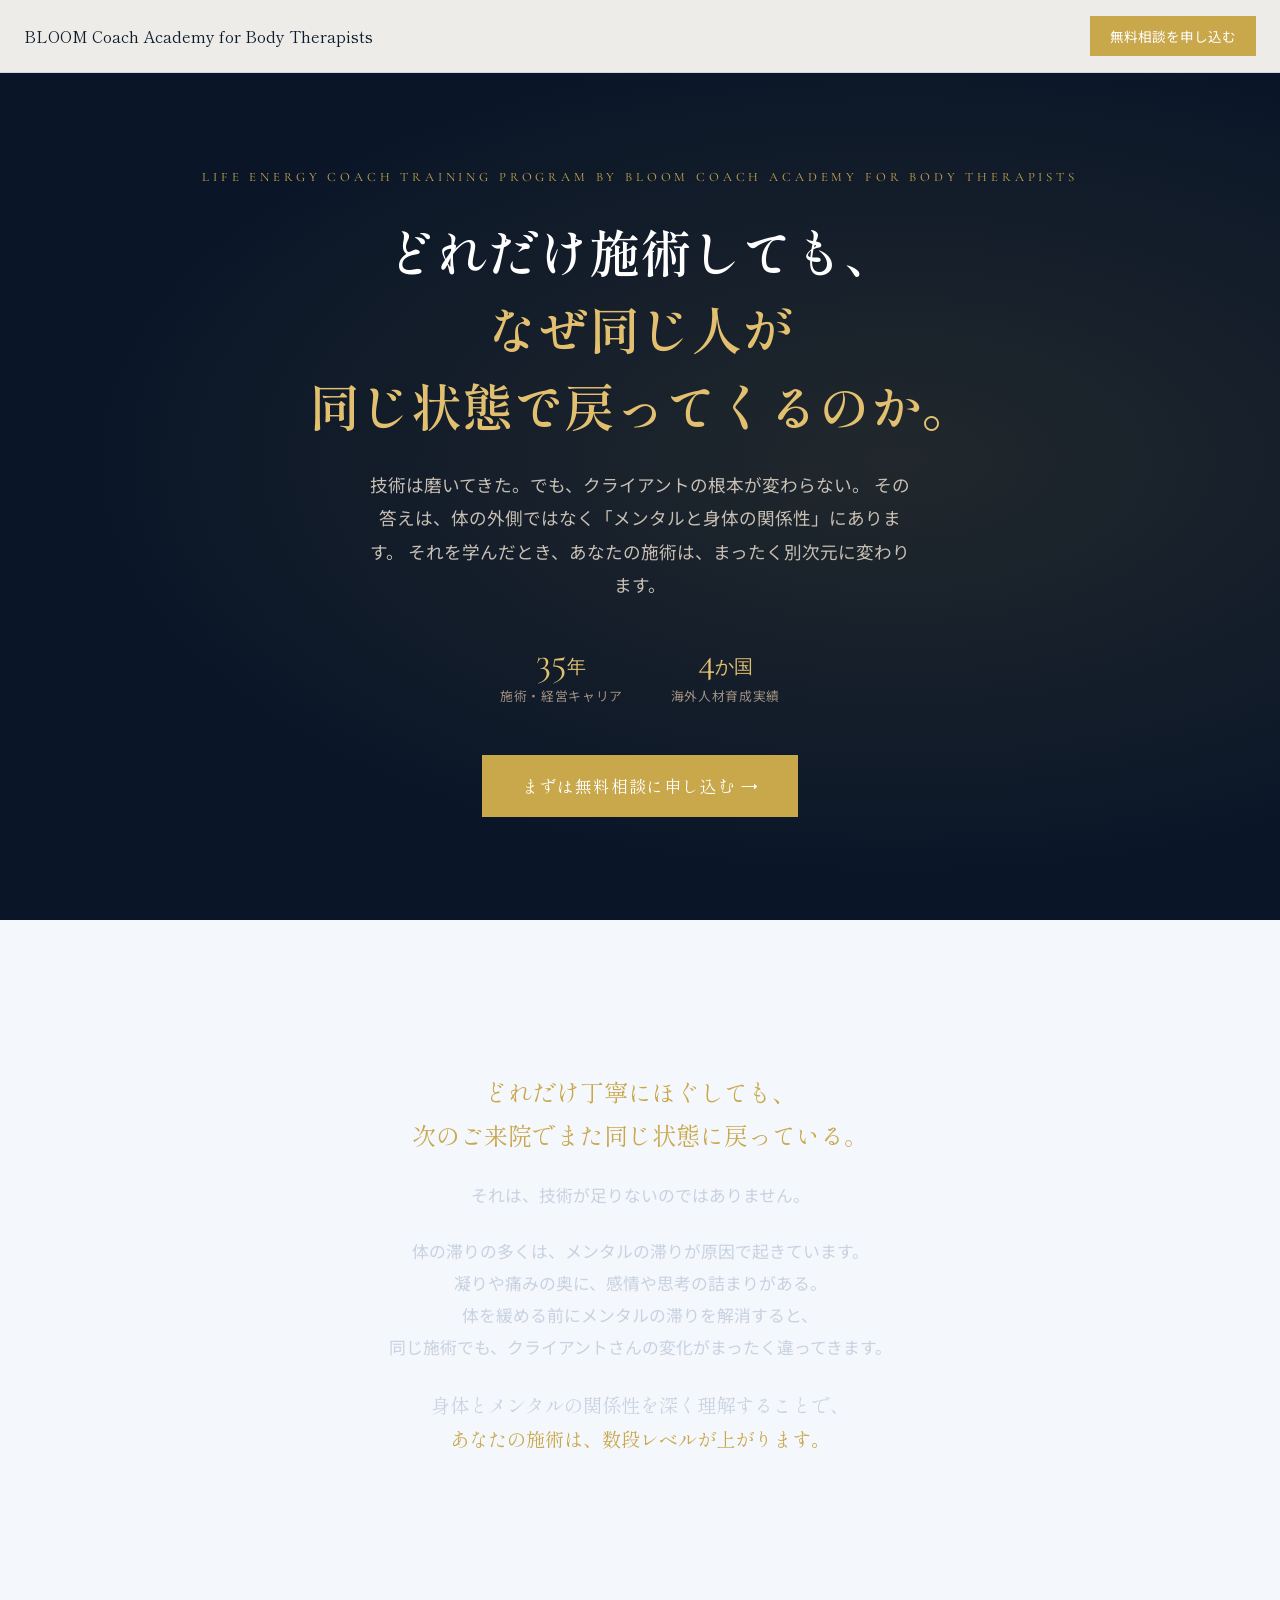
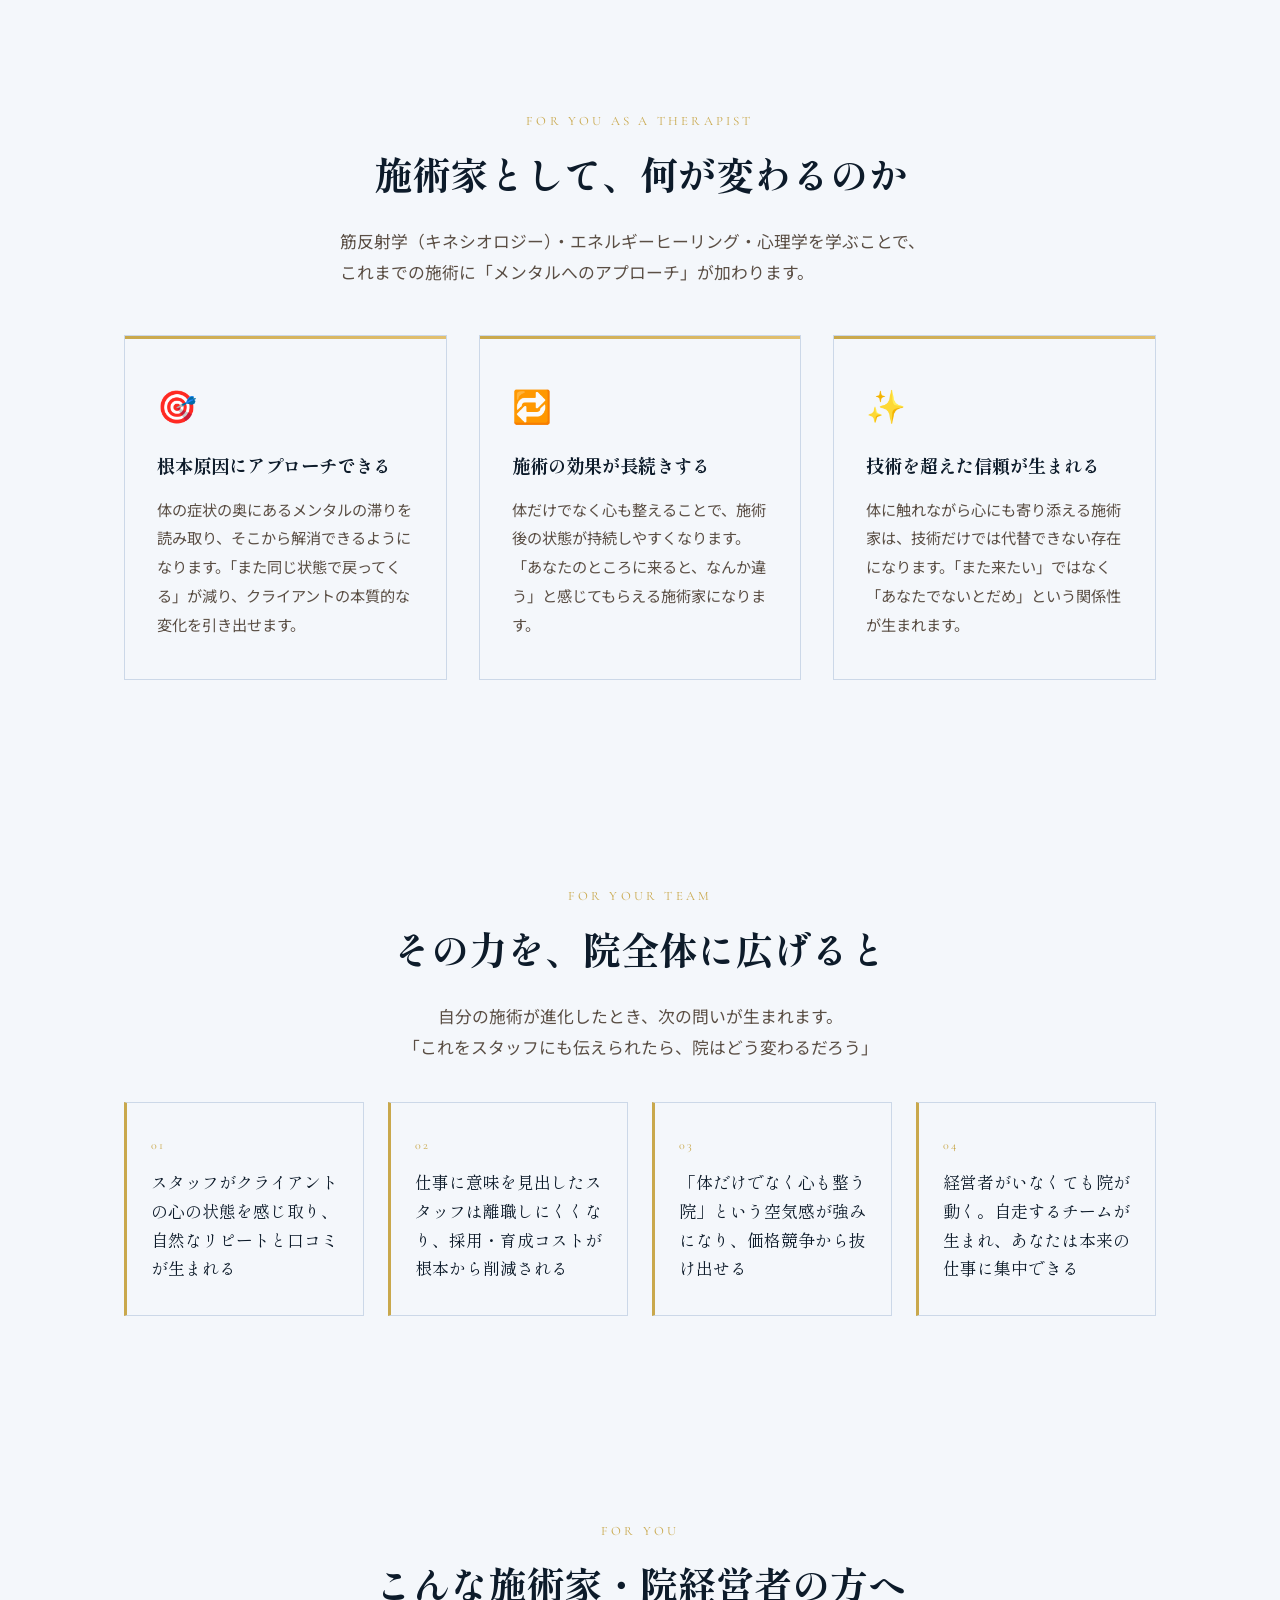
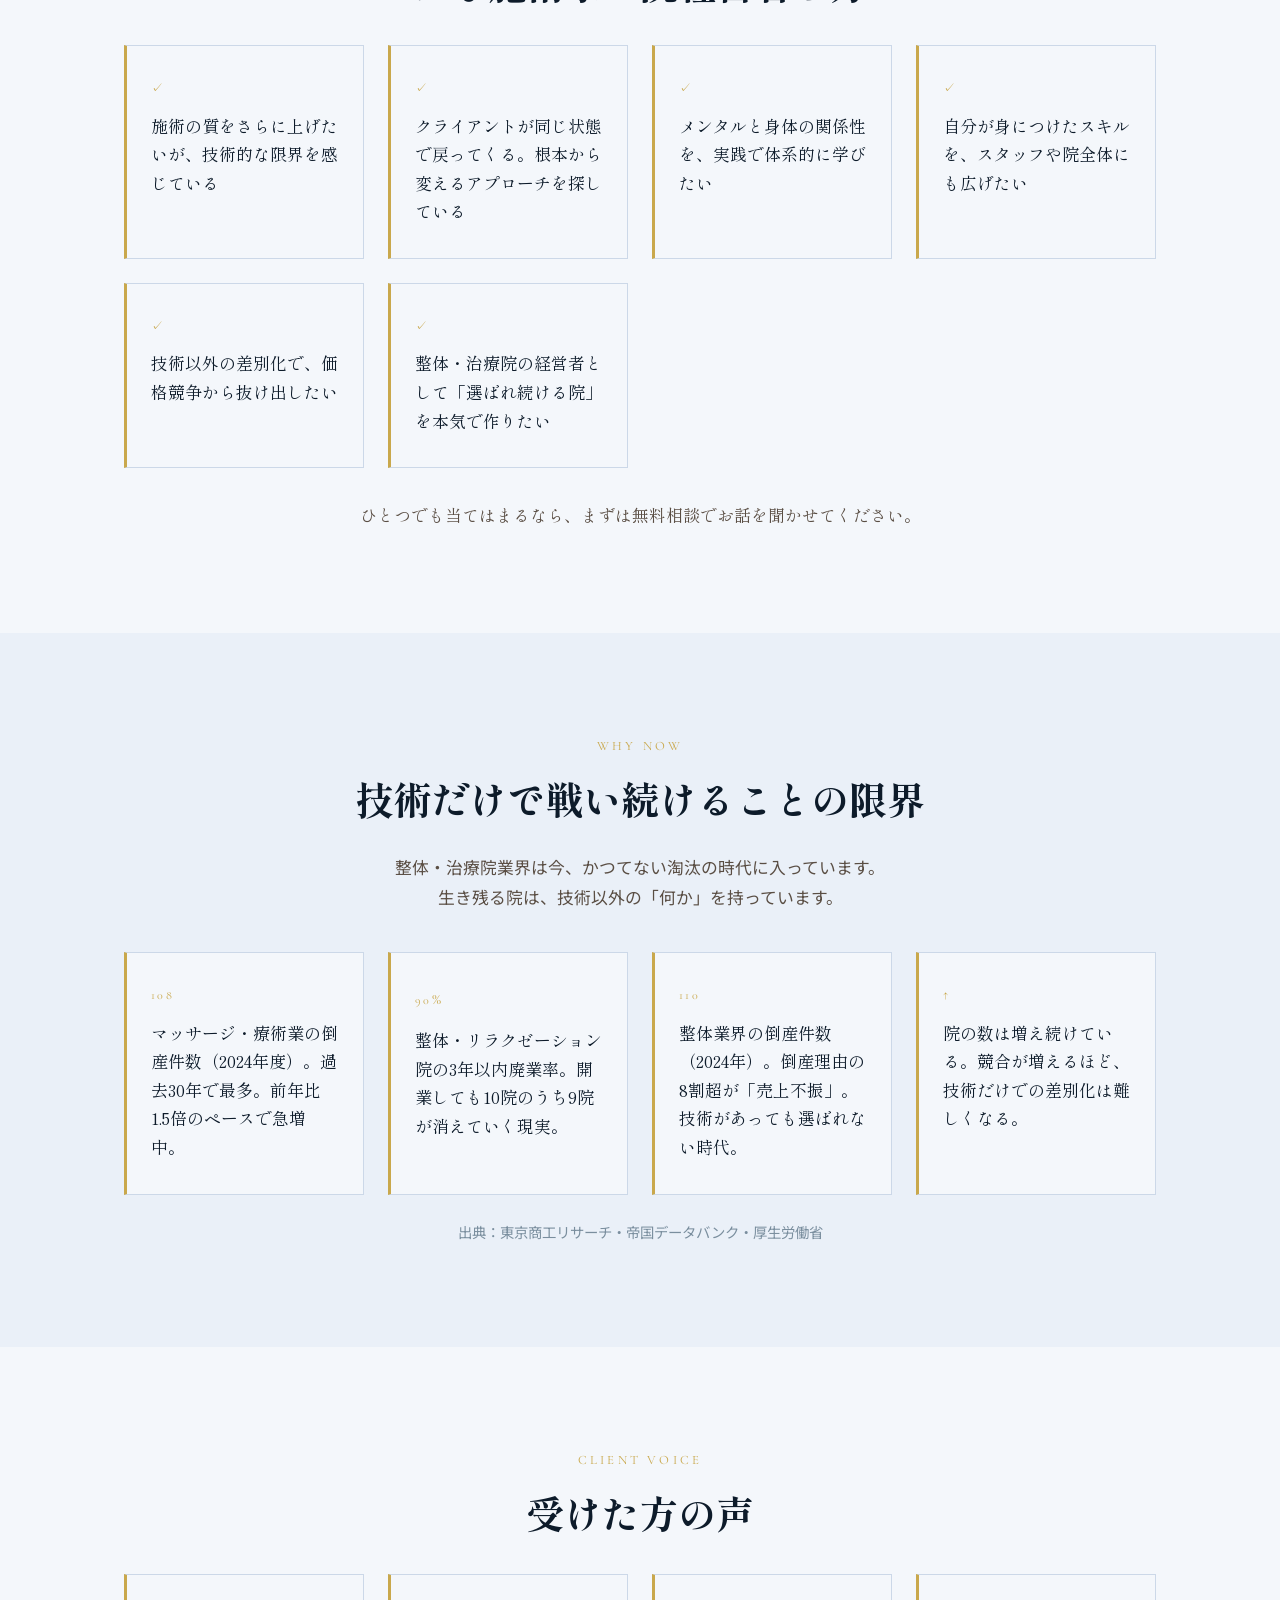
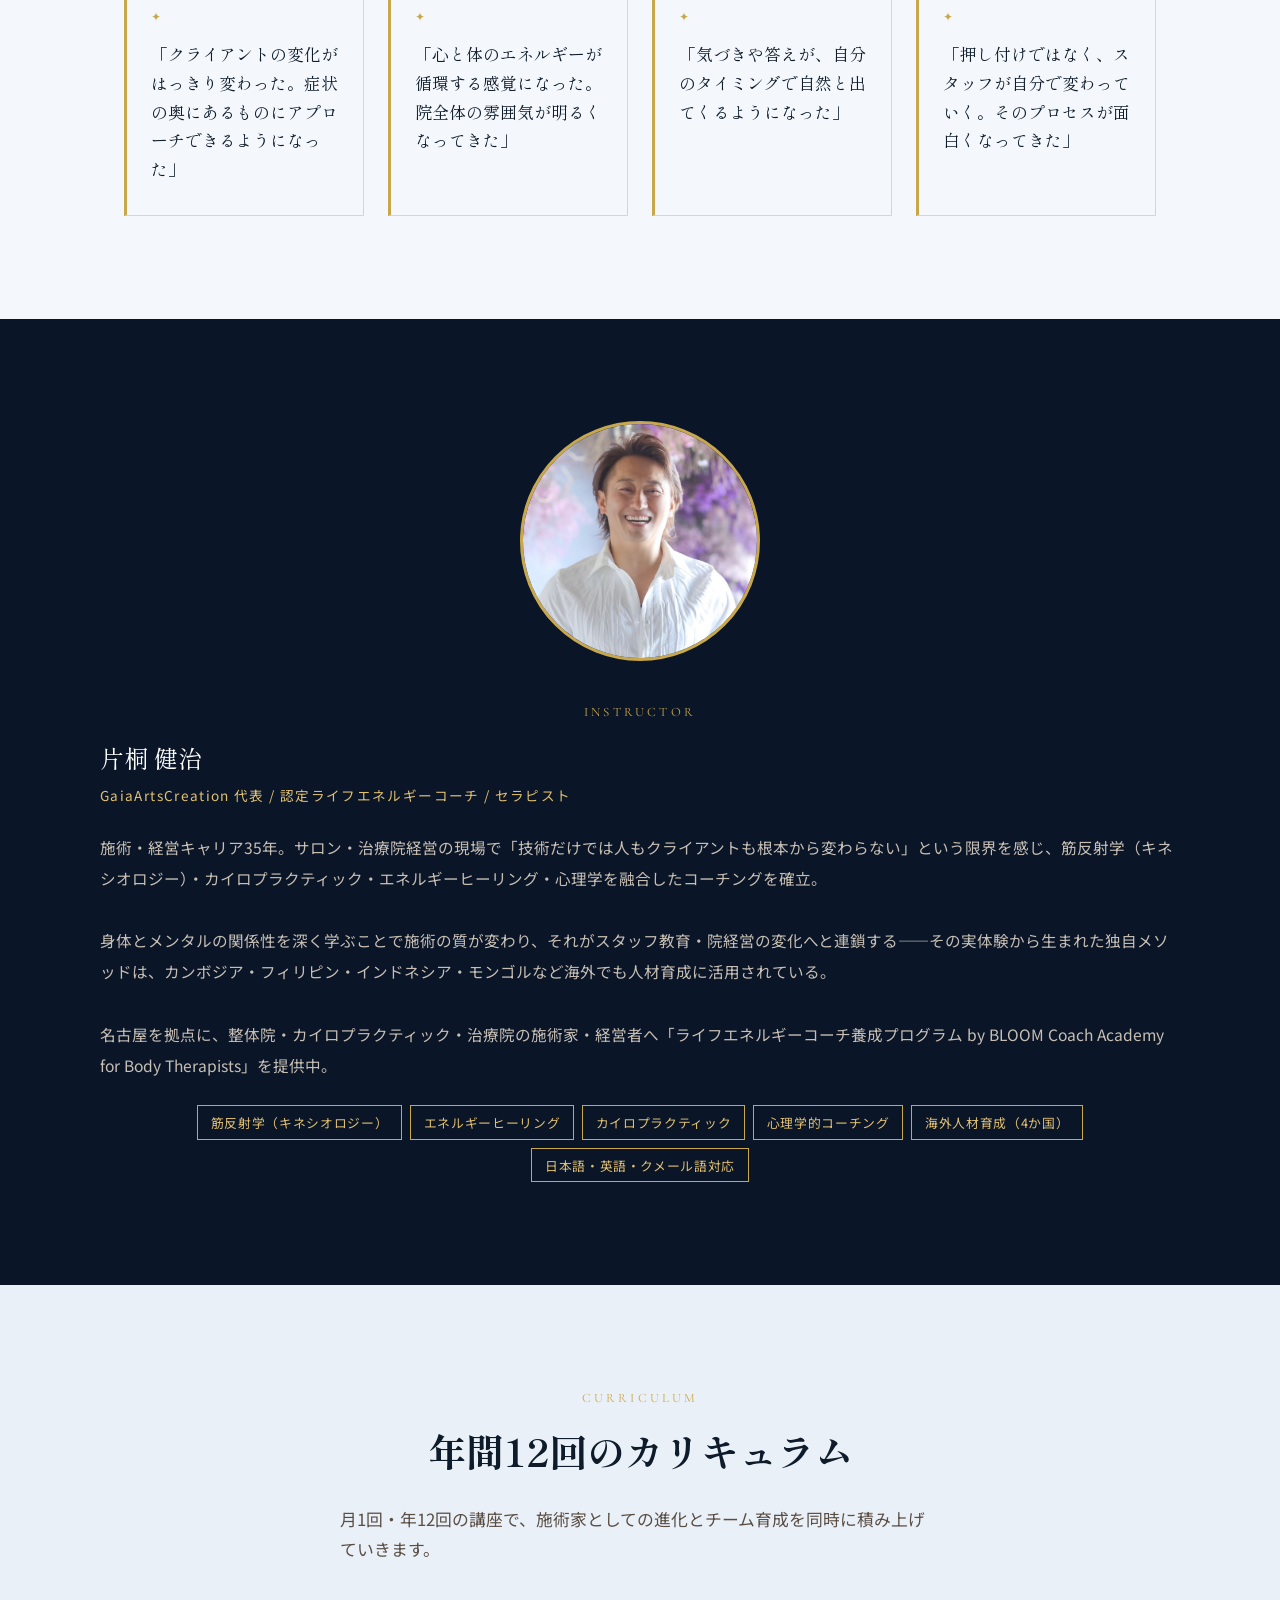
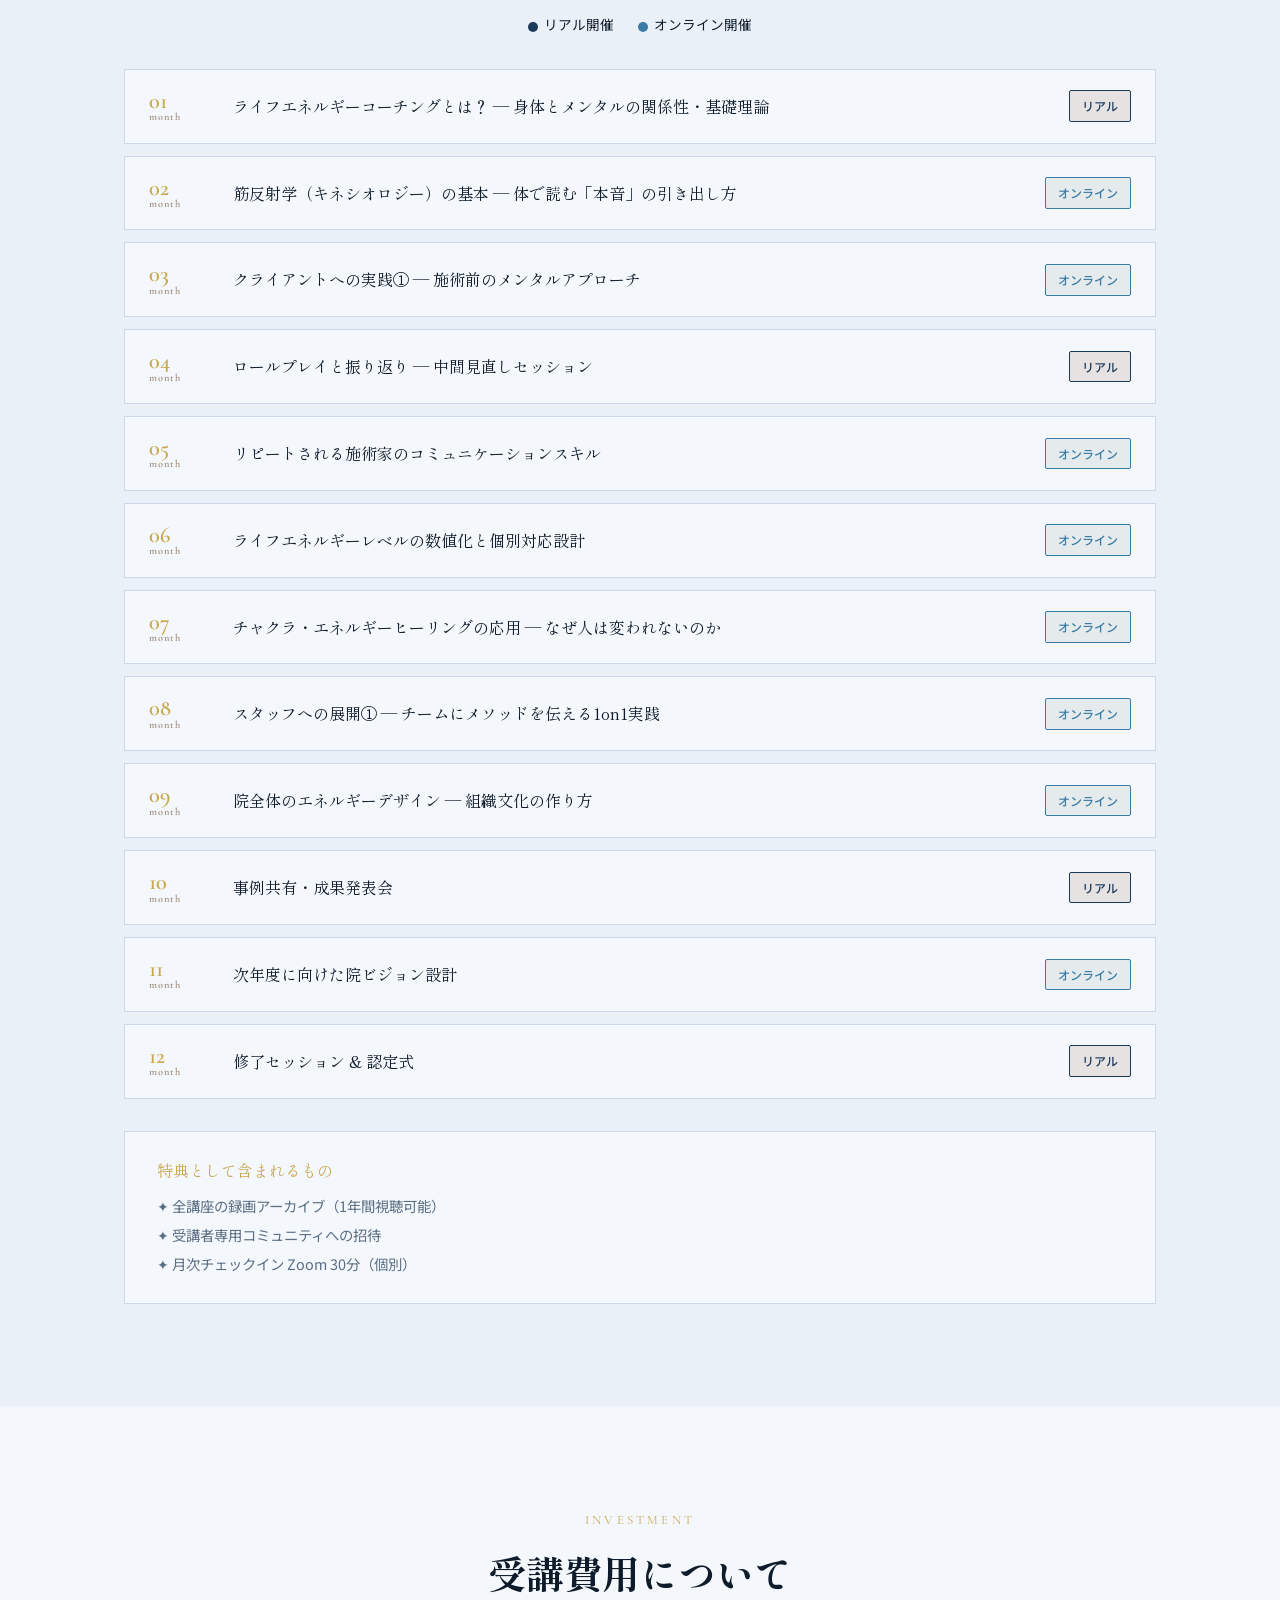
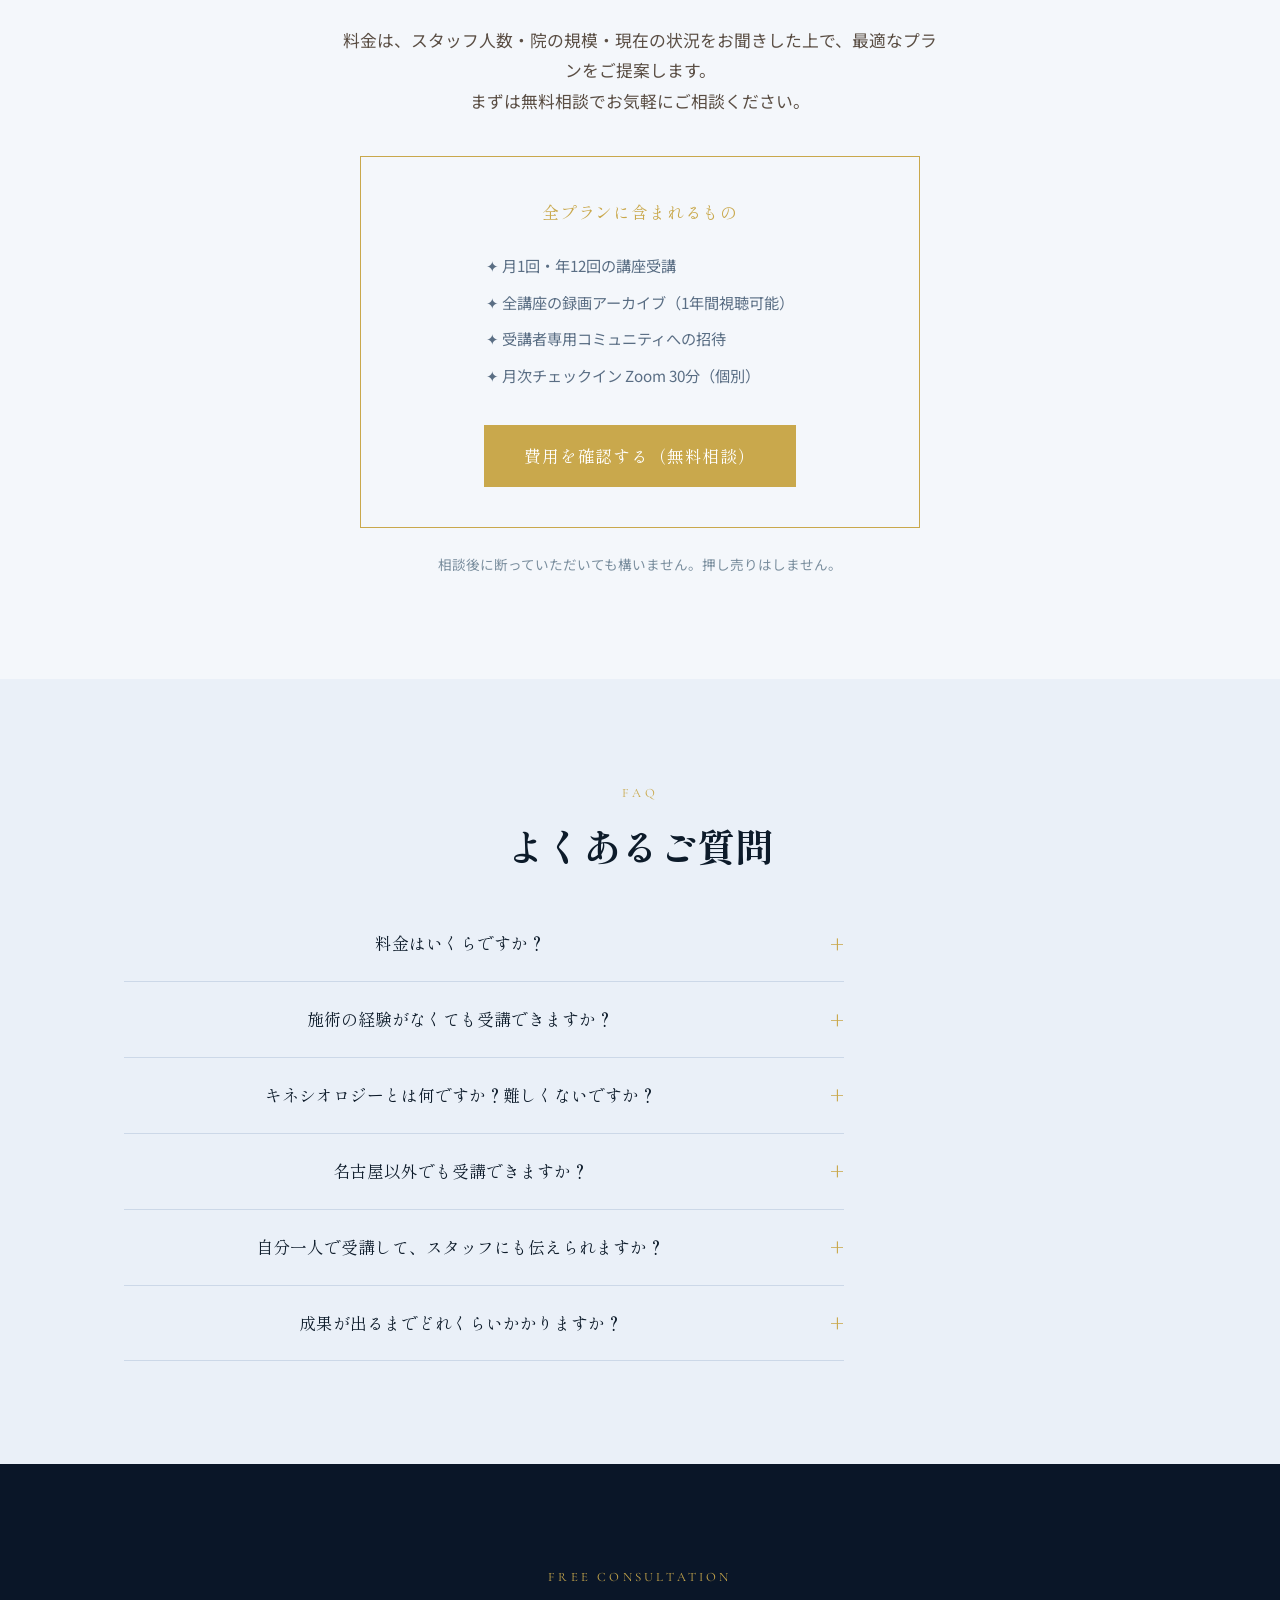
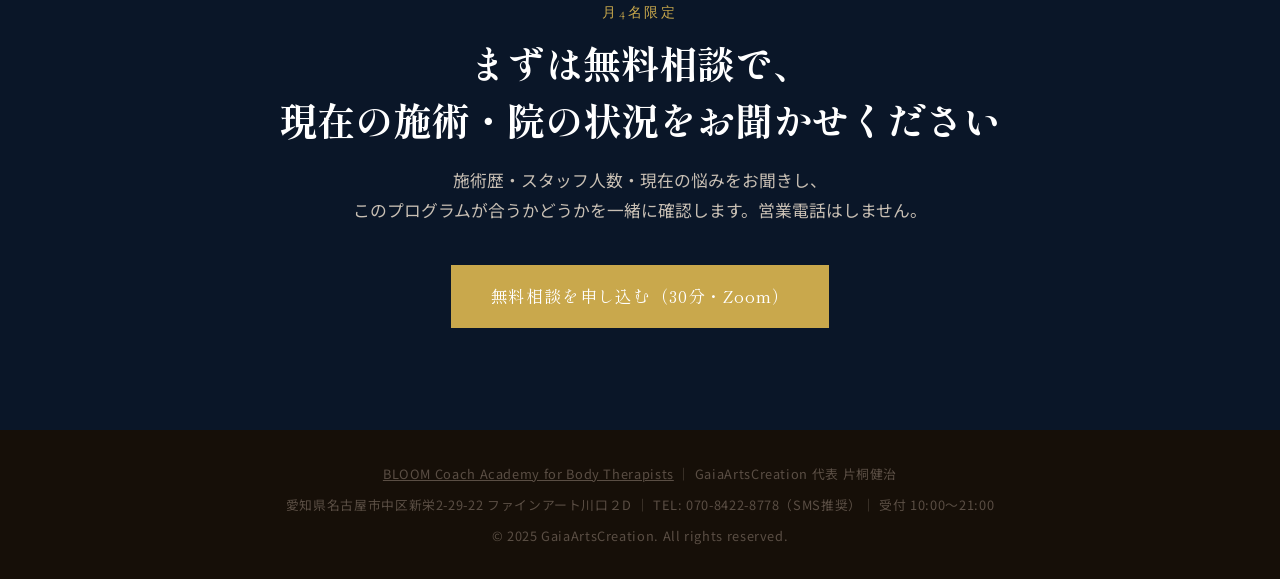
==== index.html @ 91a9776d "initial commit" ====
<!DOCTYPE html>
<html lang="ja">
<head>
  <meta charset="UTF-8" />
  <meta name="viewport" content="width=device-width, initial-scale=1.0" />
  <title>ライフエネルギーコーチ養成プログラム by BLOOM Coach Academy for Body Therapists | 片桐健治</title>
  <meta name="description" content="整体・カイロプラクティック・治療院の施術家へ。身体とメンタルの関係性を学び、施術の質を数段進化させる。筋反射学×心理学×エネルギーヒーリングの実践メソッド。無料相談受付中。" />

  <!-- OGP -->
  <meta property="og:type" content="website" />
  <meta property="og:title" content="ライフエネルギーコーチ養成プログラム by BLOOM Coach Academy for Body Therapists | 片桐健治" />
  <meta property="og:description" content="整体・カイロプラクティック・治療院の施術家へ。身体とメンタルの関係性を学び、施術の質を数段進化させる。筋反射学×心理学×エネルギーヒーリングの実践メソッド。無料相談受付中。" />
  <meta property="og:image" content="https://life-energy-coaching.net/body/images/ogp.png" />
  <meta property="og:url" content="https://life-energy-coaching.net/body/" />
  <meta property="og:site_name" content="BLOOM Coach Academy for Body Therapists" />
  <meta name="twitter:card" content="summary_large_image" />
  <meta name="twitter:image" content="https://life-energy-coaching.net/body/images/ogp.png" />

  <!-- Google Fonts -->
  <link rel="preconnect" href="https://fonts.googleapis.com" />
  <link rel="preconnect" href="https://fonts.gstatic.com" crossorigin />
  <link href="https://fonts.googleapis.com/css2?family=Cormorant+Garamond:wght@400;600&family=Noto+Sans+JP:wght@400;500&family=Shippori+Mincho:wght@400;600;800&display=swap" rel="stylesheet" />

  <link rel="stylesheet" href="css/style.css" />
</head>
<body>

  <!-- ナビゲーション -->
  <nav class="site-nav">
    <a class="nav-logo" href="http://life-energy-coaching.net">BLOOM Coach Academy for Body Therapists</a>
    <a class="nav-cta" href="#cta">無料相談を申し込む</a>
  </nav>

  <!-- ===== HERO ===== -->
  <section class="hero">
    <div class="hero-inner">
      <p class="hero-label">Life Energy Coach Training Program by BLOOM Coach Academy for Body Therapists</p>
      <h1 class="hero-title">
        どれだけ施術しても、<br />
        <em>なぜ同じ人が<br />同じ状態で戻ってくるのか。</em>
      </h1>
      <p class="hero-sub">
        技術は磨いてきた。でも、クライアントの根本が変わらない。
        その答えは、体の外側ではなく「メンタルと身体の関係性」にあります。
        それを学んだとき、あなたの施術は、まったく別次元に変わります。
      </p>
      <div class="hero-stats">
        <div class="stat">
          <span class="stat-num">35<span style="font-size:1.2rem">年</span></span>
          <span class="stat-label">施術・経営キャリア</span>
        </div>
        <div class="stat">
          <span class="stat-num">4<span style="font-size:1.2rem">か国</span></span>
          <span class="stat-label">海外人材育成実績</span>
        </div>
      </div>
      <a href="#cta" class="btn-primary">まずは無料相談に申し込む →</a>
    </div>
  </section>

  <!-- ===== INSIGHT（なぜ起きるか） ===== -->
  <section class="problem" style="background: var(--navy); color: white;">
    <div class="container">
      <div style="max-width: 680px; margin: 0 auto; padding: 3rem 1rem; text-align: center;">
        <p style="font-family: var(--font-serif); font-size: 1.5rem; color: var(--gold); line-height: 1.8; margin-bottom: 1.5rem;">
          どれだけ丁寧にほぐしても、<br class="desktop-br" />
          次のご来院でまた同じ状態に戻っている。
        </p>
        <p style="font-size: 1.05rem; color: #c8d2e1; line-height: 1.9; margin-bottom: 1.5rem;">
          それは、技術が足りないのではありません。
        </p>
        <p style="font-size: 1.05rem; color: #c8d2e1; line-height: 1.9; margin-bottom: 1.5rem;">
          体の滞りの多くは、メンタルの滞りが原因で起きています。<br class="desktop-br" />
          凝りや痛みの奥に、感情や思考の詰まりがある。<br class="desktop-br" />
          体を緩める前にメンタルの滞りを解消すると、<br class="desktop-br" />
          同じ施術でも、クライアントさんの変化がまったく違ってきます。
        </p>
        <p style="font-family: var(--font-serif); font-size: 1.2rem; color: #c8d2e1; line-height: 1.8;">
          身体とメンタルの関係性を深く理解することで、<br class="desktop-br" />
          <span style="color: var(--gold);">あなたの施術は、数段レベルが上がります。</span>
        </p>
      </div>
    </div>
  </section>

  <!-- ===== TRANSFORMATION（施術家としての進化） ===== -->
  <section class="solution">
    <div class="container">
      <span class="section-label">For You as a Therapist</span>
      <h2 class="section-title">施術家として、何が変わるのか</h2>
      <p class="section-lead">筋反射学（キネシオロジー）・エネルギーヒーリング・心理学を学ぶことで、これまでの施術に「メンタルへのアプローチ」が加わります。</p>
      <div class="solution-grid">
        <div class="solution-card">
          <div class="solution-card__icon">🎯</div>
          <h3 class="solution-card__title">根本原因にアプローチできる</h3>
          <p class="solution-card__body">体の症状の奥にあるメンタルの滞りを読み取り、そこから解消できるようになります。「また同じ状態で戻ってくる」が減り、クライアントの本質的な変化を引き出せます。</p>
        </div>
        <div class="solution-card">
          <div class="solution-card__icon">🔁</div>
          <h3 class="solution-card__title">施術の効果が長続きする</h3>
          <p class="solution-card__body">体だけでなく心も整えることで、施術後の状態が持続しやすくなります。「あなたのところに来ると、なんか違う」と感じてもらえる施術家になります。</p>
        </div>
        <div class="solution-card">
          <div class="solution-card__icon">✨</div>
          <h3 class="solution-card__title">技術を超えた信頼が生まれる</h3>
          <p class="solution-card__body">体に触れながら心にも寄り添える施術家は、技術だけでは代替できない存在になります。「また来たい」ではなく「あなたでないとだめ」という関係性が生まれます。</p>
        </div>
      </div>
    </div>
  </section>

  <!-- ===== SCALE（スタッフへの展開） ===== -->
  <section class="problem" style="background: var(--warm-white);">
    <div class="container">
      <span class="section-label">For Your Team</span>
      <h2 class="section-title">その力を、院全体に広げると</h2>
      <p class="section-lead" style="text-align:center; max-width:640px; margin: 0 auto 2.5rem;">
        自分の施術が進化したとき、次の問いが生まれます。<br class="desktop-br" />
        「これをスタッフにも伝えられたら、院はどう変わるだろう」
      </p>
      <div class="problem-grid">
        <div class="problem-card" style="border-left-color: var(--gold);">
          <p class="problem-card__num" style="color: var(--gold);">01</p>
          <p class="problem-card__text">スタッフがクライアントの心の状態を感じ取り、自然なリピートと口コミが生まれる</p>
        </div>
        <div class="problem-card" style="border-left-color: var(--gold);">
          <p class="problem-card__num" style="color: var(--gold);">02</p>
          <p class="problem-card__text">仕事に意味を見出したスタッフは離職しにくくなり、採用・育成コストが根本から削減される</p>
        </div>
        <div class="problem-card" style="border-left-color: var(--gold);">
          <p class="problem-card__num" style="color: var(--gold);">03</p>
          <p class="problem-card__text">「体だけでなく心も整う院」という空気感が強みになり、価格競争から抜け出せる</p>
        </div>
        <div class="problem-card" style="border-left-color: var(--gold);">
          <p class="problem-card__num" style="color: var(--gold);">04</p>
          <p class="problem-card__text">経営者がいなくても院が動く。自走するチームが生まれ、あなたは本来の仕事に集中できる</p>
        </div>
      </div>
    </div>
  </section>

  <!-- ===== FOR YOU ===== -->
  <section class="problem" style="background: var(--warm-white);">
    <div class="container">
      <span class="section-label">For You</span>
      <h2 class="section-title">こんな施術家・院経営者の方へ</h2>
      <div class="problem-grid">
        <div class="problem-card" style="border-left-color: var(--gold);">
          <p class="problem-card__num" style="color: var(--gold);">✓</p>
          <p class="problem-card__text">施術の質をさらに上げたいが、技術的な限界を感じている</p>
        </div>
        <div class="problem-card" style="border-left-color: var(--gold);">
          <p class="problem-card__num" style="color: var(--gold);">✓</p>
          <p class="problem-card__text">クライアントが同じ状態で戻ってくる。根本から変えるアプローチを探している</p>
        </div>
        <div class="problem-card" style="border-left-color: var(--gold);">
          <p class="problem-card__num" style="color: var(--gold);">✓</p>
          <p class="problem-card__text">メンタルと身体の関係性を、実践で体系的に学びたい</p>
        </div>
        <div class="problem-card" style="border-left-color: var(--gold);">
          <p class="problem-card__num" style="color: var(--gold);">✓</p>
          <p class="problem-card__text">自分が身につけたスキルを、スタッフや院全体にも広げたい</p>
        </div>
        <div class="problem-card" style="border-left-color: var(--gold);">
          <p class="problem-card__num" style="color: var(--gold);">✓</p>
          <p class="problem-card__text">技術以外の差別化で、価格競争から抜け出したい</p>
        </div>
        <div class="problem-card" style="border-left-color: var(--gold);">
          <p class="problem-card__num" style="color: var(--gold);">✓</p>
          <p class="problem-card__text">整体・治療院の経営者として「選ばれ続ける院」を本気で作りたい</p>
        </div>
      </div>
      <p style="text-align: center; margin-top: 2rem; font-family: var(--font-serif); font-size: 1.05rem; color: #5a4e44;">
        ひとつでも当てはまるなら、まずは無料相談でお話を聞かせてください。
      </p>
    </div>
  </section>

  <!-- ===== INDUSTRY REALITY（だから今やる必要がある） ===== -->
  <section class="problem">
    <div class="container">
      <span class="section-label">Why Now</span>
      <h2 class="section-title">技術だけで戦い続けることの限界</h2>
      <p class="section-lead" style="text-align:center; max-width:640px; margin: 0 auto 2.5rem;">
        整体・治療院業界は今、かつてない淘汰の時代に入っています。<br class="desktop-br" />
        生き残る院は、技術以外の「何か」を持っています。
      </p>
      <div class="problem-grid">
        <div class="problem-card">
          <p class="problem-card__num">108</p>
          <p class="problem-card__text">マッサージ・療術業の倒産件数（2024年度）。過去30年で最多。前年比1.5倍のペースで急増中。</p>
        </div>
        <div class="problem-card">
          <p class="problem-card__num">90<span style="font-size:1rem">%</span></p>
          <p class="problem-card__text">整体・リラクゼーション院の3年以内廃業率。開業しても10院のうち9院が消えていく現実。</p>
        </div>
        <div class="problem-card">
          <p class="problem-card__num">110</p>
          <p class="problem-card__text">整体業界の倒産件数（2024年）。倒産理由の8割超が「売上不振」。技術があっても選ばれない時代。</p>
        </div>
        <div class="problem-card">
          <p class="problem-card__num">↑</p>
          <p class="problem-card__text">院の数は増え続けている。競合が増えるほど、技術だけでの差別化は難しくなる。</p>
        </div>
      </div>
      <p style="text-align:center; margin-top:1.5rem; font-size:0.9rem; color:#7a8e9e;">
        出典：東京商工リサーチ・帝国データバンク・厚生労働省
      </p>
    </div>
  </section>

  <!-- ===== VOICE ===== -->
  <section class="problem" style="background: var(--warm-white);">
    <div class="container">
      <span class="section-label">Client Voice</span>
      <h2 class="section-title">受けた方の声</h2>
      <div class="problem-grid">
        <div class="problem-card" style="border-left-color: var(--gold);">
          <p class="problem-card__num" style="color: var(--gold);">✦</p>
          <p class="problem-card__text">「クライアントの変化がはっきり変わった。症状の奥にあるものにアプローチできるようになった」</p>
        </div>
        <div class="problem-card" style="border-left-color: var(--gold);">
          <p class="problem-card__num" style="color: var(--gold);">✦</p>
          <p class="problem-card__text">「心と体のエネルギーが循環する感覚になった。院全体の雰囲気が明るくなってきた」</p>
        </div>
        <div class="problem-card" style="border-left-color: var(--gold);">
          <p class="problem-card__num" style="color: var(--gold);">✦</p>
          <p class="problem-card__text">「気づきや答えが、自分のタイミングで自然と出てくるようになった」</p>
        </div>
        <div class="problem-card" style="border-left-color: var(--gold);">
          <p class="problem-card__num" style="color: var(--gold);">✦</p>
          <p class="problem-card__text">「押し付けではなく、スタッフが自分で変わっていく。そのプロセスが面白くなってきた」</p>
        </div>
      </div>
    </div>
  </section>

  <!-- ===== PROFILE ===== -->
  <section class="profile">
    <div class="profile-inner">
      <div>
        <div class="profile-photo" id="profile-placeholder">
          <img src="images/IMG_8584 2.jpg" alt="片桐健治 プロフィール写真" />
        </div>
      </div>
      <div>
        <span class="section-label">Instructor</span>
        <p class="profile-name" id="profile-name">片桐 健治</p>
        <p class="profile-title">GaiaArtsCreation 代表 / 認定ライフエネルギーコーチ / セラピスト</p>
        <p class="profile-body">
          施術・経営キャリア35年。サロン・治療院経営の現場で「技術だけでは人もクライアントも根本から変わらない」という限界を感じ、筋反射学（キネシオロジー）・カイロプラクティック・エネルギーヒーリング・心理学を融合したコーチングを確立。<br /><br />
          身体とメンタルの関係性を深く学ぶことで施術の質が変わり、それがスタッフ教育・院経営の変化へと連鎖する——その実体験から生まれた独自メソッドは、カンボジア・フィリピン・インドネシア・モンゴルなど海外でも人材育成に活用されている。<br /><br />
          名古屋を拠点に、整体院・カイロプラクティック・治療院の施術家・経営者へ「ライフエネルギーコーチ養成プログラム by BLOOM Coach Academy for Body Therapists」を提供中。
        </p>
        <div class="profile-tags">
          <span class="profile-tag">筋反射学（キネシオロジー）</span>
          <span class="profile-tag">エネルギーヒーリング</span>
          <span class="profile-tag">カイロプラクティック</span>
          <span class="profile-tag">心理学的コーチング</span>
          <span class="profile-tag">海外人材育成（4か国）</span>
          <span class="profile-tag">日本語・英語・クメール語対応</span>
        </div>
      </div>
    </div>
  </section>

  <!-- ===== CURRICULUM ===== -->
  <section class="curriculum">
    <div class="container">
      <span class="section-label">Curriculum</span>
      <h2 class="section-title">年間12回のカリキュラム</h2>
      <p class="section-lead">月1回・年12回の講座で、施術家としての進化とチーム育成を同時に積み上げていきます。</p>
      <div class="curriculum-legend">
        <span><span class="legend-dot" style="background:var(--rust)"></span>リアル開催</span>
        <span><span class="legend-dot" style="background:var(--sage)"></span>オンライン開催</span>
      </div>
      <div class="curriculum-grid">
        <div class="curriculum-item">
          <div class="curriculum-num">01<span>month</span></div>
          <div class="curriculum-title">ライフエネルギーコーチングとは？ — 身体とメンタルの関係性・基礎理論</div>
          <span class="curriculum-badge curriculum-badge--real">リアル</span>
        </div>
        <div class="curriculum-item">
          <div class="curriculum-num">02<span>month</span></div>
          <div class="curriculum-title">筋反射学（キネシオロジー）の基本 — 体で読む「本音」の引き出し方</div>
          <span class="curriculum-badge curriculum-badge--online">オンライン</span>
        </div>
        <div class="curriculum-item">
          <div class="curriculum-num">03<span>month</span></div>
          <div class="curriculum-title">クライアントへの実践① — 施術前のメンタルアプローチ</div>
          <span class="curriculum-badge curriculum-badge--online">オンライン</span>
        </div>
        <div class="curriculum-item">
          <div class="curriculum-num">04<span>month</span></div>
          <div class="curriculum-title">ロールプレイと振り返り — 中間見直しセッション</div>
          <span class="curriculum-badge curriculum-badge--real">リアル</span>
        </div>
        <div class="curriculum-item">
          <div class="curriculum-num">05<span>month</span></div>
          <div class="curriculum-title">リピートされる施術家のコミュニケーションスキル</div>
          <span class="curriculum-badge curriculum-badge--online">オンライン</span>
        </div>
        <div class="curriculum-item">
          <div class="curriculum-num">06<span>month</span></div>
          <div class="curriculum-title">ライフエネルギーレベルの数値化と個別対応設計</div>
          <span class="curriculum-badge curriculum-badge--online">オンライン</span>
        </div>
        <div class="curriculum-item">
          <div class="curriculum-num">07<span>month</span></div>
          <div class="curriculum-title">チャクラ・エネルギーヒーリングの応用 — なぜ人は変われないのか</div>
          <span class="curriculum-badge curriculum-badge--online">オンライン</span>
        </div>
        <div class="curriculum-item">
          <div class="curriculum-num">08<span>month</span></div>
          <div class="curriculum-title">スタッフへの展開① — チームにメソッドを伝える1on1実践</div>
          <span class="curriculum-badge curriculum-badge--online">オンライン</span>
        </div>
        <div class="curriculum-item">
          <div class="curriculum-num">09<span>month</span></div>
          <div class="curriculum-title">院全体のエネルギーデザイン — 組織文化の作り方</div>
          <span class="curriculum-badge curriculum-badge--online">オンライン</span>
        </div>
        <div class="curriculum-item">
          <div class="curriculum-num">10<span>month</span></div>
          <div class="curriculum-title">事例共有・成果発表会</div>
          <span class="curriculum-badge curriculum-badge--real">リアル</span>
        </div>
        <div class="curriculum-item">
          <div class="curriculum-num">11<span>month</span></div>
          <div class="curriculum-title">次年度に向けた院ビジョン設計</div>
          <span class="curriculum-badge curriculum-badge--online">オンライン</span>
        </div>
        <div class="curriculum-item">
          <div class="curriculum-num">12<span>month</span></div>
          <div class="curriculum-title">修了セッション &amp; 認定式</div>
          <span class="curriculum-badge curriculum-badge--real">リアル</span>
        </div>
      </div>

      <div style="margin-top: 2rem; padding: 1.5rem 2rem; background: var(--warm-white); border: 1px solid var(--mist);">
        <p style="font-family: var(--font-serif); font-size: 1rem; margin-bottom: 0.5rem; color: var(--gold);">特典として含まれるもの</p>
        <ul style="list-style: none; font-size: 0.9rem; color: #5a6e84; line-height: 2; text-align: left; display: inline-block;">
          <li>✦ 全講座の録画アーカイブ（1年間視聴可能）</li>
          <li>✦ 受講者専用コミュニティへの招待</li>
          <li>✦ 月次チェックイン Zoom 30分（個別）</li>
        </ul>
      </div>
    </div>
  </section>

  <!-- ===== INVESTMENT ===== -->
  <section class="pricing" id="pricing">
    <div class="container" style="text-align: center;">
      <span class="section-label">Investment</span>
      <h2 class="section-title">受講費用について</h2>
      <p class="section-lead" style="margin: 0 auto 2.5rem;">
        料金は、スタッフ人数・院の規模・現在の状況をお聞きした上で、最適なプランをご提案します。<br class="desktop-br" />まずは無料相談でお気軽にご相談ください。
      </p>
      <div style="max-width: 560px; margin: 0 auto; padding: 2.5rem 2rem; border: 1px solid var(--gold); background: var(--warm-white);">
        <p style="font-family: var(--font-serif); font-size: 1.05rem; color: var(--gold); margin-bottom: 1.25rem; letter-spacing: 0.05em;">全プランに含まれるもの</p>
        <ul style="list-style: none; font-size: 0.95rem; color: #5a6e84; line-height: 2.4; text-align: left; display: inline-block;">
          <li>✦ 月1回・年12回の講座受講</li>
          <li>✦ 全講座の録画アーカイブ（1年間視聴可能）</li>
          <li>✦ 受講者専用コミュニティへの招待</li>
          <li>✦ 月次チェックイン Zoom 30分（個別）</li>
        </ul>
        <div style="margin-top: 2rem;">
          <a href="https://utage-system.com/p/dHyIBIwLDIIs" class="btn-primary">費用を確認する（無料相談）</a>
        </div>
      </div>
      <p style="margin-top: 1.5rem; font-size: 0.85rem; color: #7a8e9e;">
        相談後に断っていただいても構いません。押し売りはしません。
      </p>
    </div>
  </section>

  <!-- ===== FAQ ===== -->
  <section class="faq">
    <div class="container">
      <span class="section-label">FAQ</span>
      <h2 class="section-title">よくあるご質問</h2>
      <div class="faq-list">

        <div class="faq-item">
          <button class="faq-question">料金はいくらですか？</button>
          <div class="faq-answer">スタッフ人数・院の規模・現在の状況によって最適なプランが異なるため、無料相談でヒアリングした上でご案内しています。相談後に断っていただいても構いません。まずはお気軽にお申し込みください。</div>
        </div>

        <div class="faq-item">
          <button class="faq-question">施術の経験がなくても受講できますか？</button>
          <div class="faq-answer">整体・カイロプラクティック・治療院など、体に触れる施術をされている方であれば受講いただけます。すでに体の反応を感じ取る感覚をお持ちの方が、より短期間で習得しやすい内容です。</div>
        </div>

        <div class="faq-item">
          <button class="faq-question">キネシオロジーとは何ですか？難しくないですか？</button>
          <div class="faq-answer">筋反射学（キネシオロジー）は、体の反応を使って潜在意識の状態を読み取る技術です。施術中にお客様の体の緊張・緩みを感じ取っているように、その延長線上で学べます。特別な資格は不要で、講座内で基礎から丁寧にお伝えします。</div>
        </div>

        <div class="faq-item">
          <button class="faq-question">名古屋以外でも受講できますか？</button>
          <div class="faq-answer">オンライン回（年8回）はどこからでも受講可能です。リアル回（年4回）は名古屋開催が基本ですが、受講者のご状況に合わせて調整します。海外での人材育成実績もあるため、遠方の方もお気軽にご相談ください。</div>
        </div>

        <div class="faq-item">
          <button class="faq-question">自分一人で受講して、スタッフにも伝えられますか？</button>
          <div class="faq-answer">はい。カリキュラムの後半はスタッフへの展開を想定した内容になっています。まず自分自身が変化を体感し、その上でスタッフへの伝え方を学びます。経営者お一人からでもご受講いただけます。</div>
        </div>

        <div class="faq-item">
          <button class="faq-question">成果が出るまでどれくらいかかりますか？</button>
          <div class="faq-answer">個人差はありますが、2〜3ヶ月目頃から自分自身の施術への手応えが変わり始める方が多いです。スタッフや院全体への反映は半年〜1年が目安です。「クライアントの変化の質が変わった」という声が早い段階から出やすい点も特徴です。</div>
        </div>

      </div>
    </div>
  </section>

  <!-- ===== CTA ===== -->
  <section class="cta-section" id="cta">
    <div class="container">
      <span class="section-label">Free Consultation</span>
      <p style="font-family: var(--font-en); font-size: 0.85rem; letter-spacing: 0.2em; color: var(--gold); margin-bottom: 0.5rem;">月4名限定</p>
      <h2 class="section-title">まずは無料相談で、<br />現在の施術・院の状況をお聞かせください</h2>
      <p class="cta-lead">
        施術歴・スタッフ人数・現在の悩みをお聞きし、<br class="desktop-br" />
        このプログラムが合うかどうかを一緒に確認します。営業電話はしません。
      </p>
      <a href="https://utage-system.com/p/dHyIBIwLDIIs" class="btn-primary">無料相談を申し込む（30分・Zoom）</a>
    </div>
  </section>

  <!-- ===== FOOTER ===== -->
  <footer class="site-footer">
    <p style="margin-bottom: 0.5rem;">
      <a href="http://life-energy-coaching.net" style="color: inherit; text-decoration: underline;">BLOOM Coach Academy for Body Therapists</a>
      ｜ GaiaArtsCreation 代表 片桐健治
    </p>
    <p style="margin-bottom: 0.5rem;">愛知県名古屋市中区新栄2-29-22 ファインアート川口２D ｜ TEL: 070-8422-8778（SMS推奨）｜ 受付 10:00〜21:00</p>
    <p>&copy; 2025 GaiaArtsCreation. All rights reserved.</p>
  </footer>

  <script src="js/main.js"></script>
</body>
</html>
---- css/style.css ----
/* ===== リセット・変数 ===== */
*, *::before, *::after { box-sizing: border-box; margin: 0; padding: 0; }

:root {
  --ink:        #0d1b2a;
  --cream:      #eaf0f8;
  --warm-white: #f4f7fb;
  --gold:       #c9a84c;
  --gold-light: #e2c070;
  --sage:       #3a7ca5;
  --rust:       #1a3a5c;
  --mist:       #ccd8e8;
  --deep:       #0a1628;

  --font-serif: 'Shippori Mincho', serif;
  --font-en:    'Cormorant Garamond', serif;
  --font-sans:  'Noto Sans JP', sans-serif;

  --section-pad: clamp(4rem, 8vw, 7rem);
  --container:   1080px;
}

html { scroll-behavior: smooth; }

body {
  font-family: var(--font-sans);
  color: var(--ink);
  background: var(--warm-white);
  line-height: 1.8;
  font-size: 16px;
  text-align: left;
}

img { max-width: 100%; display: block; }

.container {
  max-width: var(--container);
  margin: 0 auto;
  padding: 0 1.5rem;
}

/* ===== 共通見出し ===== */
.section-label {
  font-family: var(--font-en);
  font-size: 0.8rem;
  letter-spacing: 0.25em;
  color: var(--gold);
  text-transform: uppercase;
  display: block;
  margin-bottom: 0.75rem;
  text-align: center;
}

.section-title {
  font-family: var(--font-serif);
  font-size: clamp(1.6rem, 3.5vw, 2.4rem);
  line-height: 1.5;
  margin-bottom: 1.5rem;
  text-align: center;
}

.section-lead {
  font-size: 1.05rem;
  color: #5a4e44;
  max-width: 600px;
  margin: 0 auto 3rem;
}

/* ===== ボタン ===== */
.btn-primary {
  display: inline-block;
  background: var(--gold);
  color: #fff;
  font-family: var(--font-serif);
  font-size: 1.05rem;
  padding: 1rem 2.5rem;
  border: none;
  cursor: pointer;
  text-decoration: none;
  transition: background 0.25s, transform 0.15s;
  letter-spacing: 0.05em;
}
.btn-primary:hover { background: var(--gold-light); transform: translateY(-2px); }

/* ===== ナビゲーション ===== */
.site-nav {
  position: fixed;
  top: 0; left: 0; right: 0;
  z-index: 100;
  background: rgba(250, 248, 244, 0.95);
  backdrop-filter: blur(6px);
  border-bottom: 1px solid var(--mist);
  padding: 1rem 1.5rem;
  display: flex;
  align-items: center;
  justify-content: space-between;
}

.nav-logo {
  font-family: var(--font-serif);
  font-size: 1rem;
  color: var(--ink);
  text-decoration: none;
}

.nav-cta {
  background: var(--gold);
  color: #fff;
  font-size: 0.85rem;
  padding: 0.5rem 1.25rem;
  text-decoration: none;
  transition: background 0.2s;
}
.nav-cta:hover { background: var(--gold-light); }

/* ===== HERO ===== */
.hero {
  min-height: 100vh;
  background: var(--deep);
  display: flex;
  align-items: center;
  padding: calc(var(--section-pad) + 4rem) 1.5rem var(--section-pad);
  position: relative;
  overflow: hidden;
}

.hero::before {
  content: '';
  position: absolute;
  inset: 0;
  background: radial-gradient(ellipse at 70% 50%, rgba(201,168,76,0.12) 0%, transparent 65%);
}

.hero-inner {
  max-width: var(--container);
  margin: 0 auto;
  position: relative;
  z-index: 1;
  text-align: center;
}

.hero-label {
  font-family: var(--font-en);
  font-size: 0.8rem;
  letter-spacing: 0.3em;
  color: var(--gold);
  text-transform: uppercase;
  margin-bottom: 1.5rem;
}

.hero-title {
  font-family: var(--font-serif);
  font-size: clamp(1.8rem, 4vw, 3.2rem);
  color: #fff;
  line-height: 1.5;
  margin-bottom: 1.5rem;
  font-weight: 600;
  text-align: center;
}

.hero-title em {
  color: var(--gold-light);
  font-style: normal;
}

.hero-sub {
  font-size: 1.1rem;
  color: #c8bfb4;
  max-width: 540px;
  margin: 0 auto 2.5rem;
  line-height: 1.9;
}

.hero-stats {
  display: flex;
  gap: 3rem;
  margin-bottom: 3rem;
  flex-wrap: wrap;
  justify-content: center;
}

.stat {
  display: flex;
  flex-direction: column;
  gap: 0.25rem;
}

.stat-num {
  font-family: var(--font-en);
  font-size: 2.4rem;
  color: var(--gold-light);
  line-height: 1;
}

.stat-label {
  font-size: 0.8rem;
  color: #a09080;
  letter-spacing: 0.05em;
}

/* ===== PROBLEM ===== */
.problem {
  background: var(--cream);
  padding: var(--section-pad) 1.5rem;
}

.problem-grid {
  display: grid;
  grid-template-columns: repeat(auto-fit, minmax(220px, 1fr));
  gap: 1.5rem;
  margin-top: 2rem;
}

.problem-card {
  background: var(--warm-white);
  border: 1px solid var(--mist);
  padding: 2rem 1.5rem;
  border-left: 3px solid var(--gold);
}

.problem-card__num {
  font-family: var(--font-en);
  font-size: 0.75rem;
  color: var(--gold);
  letter-spacing: 0.2em;
  margin-bottom: 0.75rem;
}

.problem-card__text {
  font-family: var(--font-serif);
  font-size: 1.05rem;
  line-height: 1.7;
}

/* ===== SOLUTION ===== */
.solution {
  background: var(--warm-white);
  padding: var(--section-pad) 1.5rem;
}

.solution-grid {
  display: grid;
  grid-template-columns: repeat(auto-fit, minmax(280px, 1fr));
  gap: 2rem;
  margin-top: 2rem;
}

.solution-card {
  padding: 2.5rem 2rem;
  border: 1px solid var(--mist);
  position: relative;
}

.solution-card::before {
  content: '';
  position: absolute;
  top: 0; left: 0;
  width: 100%;
  height: 3px;
  background: linear-gradient(90deg, var(--gold), var(--gold-light));
}

.solution-card__icon {
  font-size: 2rem;
  margin-bottom: 1rem;
}

.solution-card__title {
  font-family: var(--font-serif);
  font-size: 1.15rem;
  margin-bottom: 0.75rem;
  color: var(--ink);
}

.solution-card__body {
  font-size: 0.95rem;
  color: #5a4e44;
  line-height: 1.9;
}

/* ===== PROFILE ===== */
.profile {
  background: var(--deep);
  padding: var(--section-pad) 1.5rem;
  color: #e8ddd0;
}

.profile-inner {
  display: flex;
  flex-direction: column;
  align-items: center;
  gap: 2.5rem;
  max-width: var(--container);
  margin: 0 auto;
  text-align: left;
}

.profile-photo {
  width: 240px;
  height: 240px;
  border-radius: 50%;
  background: #1a3350;
  border: 3px solid var(--gold);
  display: flex;
  align-items: center;
  justify-content: center;
  font-size: 4rem;
  overflow: hidden;
}

.profile-photo img {
  width: 100%;
  height: 100%;
  object-fit: cover;
}

.profile .section-title { color: #fff; }

.profile-name {
  font-family: var(--font-serif);
  font-size: 1.5rem;
  color: #fff;
  margin-bottom: 0.25rem;
}

.profile-title {
  font-size: 0.85rem;
  color: var(--gold-light);
  letter-spacing: 0.1em;
  margin-bottom: 1.5rem;
}

.profile-body {
  font-size: 0.975rem;
  line-height: 2;
  color: #c8bfb4;
}

.profile-tags {
  display: flex;
  flex-wrap: wrap;
  gap: 0.5rem;
  margin-top: 1.5rem;
  justify-content: center;
}

.profile-tag {
  border: 1px solid var(--gold);
  color: var(--gold-light);
  font-size: 0.8rem;
  padding: 0.3rem 0.8rem;
  letter-spacing: 0.05em;
}

/* ===== CURRICULUM ===== */
.curriculum {
  background: var(--cream);
  padding: var(--section-pad) 1.5rem;
}

.curriculum-grid {
  display: grid;
  gap: 0.75rem;
  margin-top: 2rem;
}

.curriculum-item {
  display: grid;
  grid-template-columns: 64px 1fr auto;
  align-items: center;
  gap: 1.25rem;
  background: var(--warm-white);
  border: 1px solid var(--mist);
  padding: 1.25rem 1.5rem;
  text-align: left;
}

.curriculum-num {
  font-family: var(--font-en);
  font-size: 1.4rem;
  color: var(--gold);
  font-weight: 600;
  line-height: 1;
}

.curriculum-num span {
  font-size: 0.65rem;
  display: block;
  color: #9a8878;
  letter-spacing: 0.1em;
}

.curriculum-title {
  font-family: var(--font-serif);
  font-size: 1rem;
}

.curriculum-badge {
  font-size: 0.75rem;
  padding: 0.25rem 0.75rem;
  border-radius: 2px;
  white-space: nowrap;
  font-weight: 500;
}

.curriculum-badge--real {
  background: rgba(140,74,47,0.12);
  color: var(--rust);
  border: 1px solid var(--rust);
}

.curriculum-badge--online {
  background: rgba(122,140,126,0.12);
  color: var(--sage);
  border: 1px solid var(--sage);
}

.curriculum-legend {
  display: flex;
  gap: 1.5rem;
  margin-bottom: 1.5rem;
  font-size: 0.85rem;
  justify-content: center;
}

.legend-dot {
  display: inline-block;
  width: 10px; height: 10px;
  border-radius: 50%;
  margin-right: 0.4rem;
  vertical-align: middle;
}

/* ===== PRICING ===== */
.pricing {
  background: var(--warm-white);
  padding: var(--section-pad) 1.5rem;
}

.pricing-grid {
  display: grid;
  grid-template-columns: repeat(auto-fit, minmax(280px, 1fr));
  gap: 1.5rem;
  margin-top: 2rem;
}

.pricing-card {
  border: 1px solid var(--mist);
  padding: 2.5rem 2rem;
  position: relative;
  background: var(--warm-white);
  transition: transform 0.2s, box-shadow 0.2s;
}

.pricing-card:hover {
  transform: translateY(-4px);
  box-shadow: 0 12px 32px rgba(26,20,16,0.1);
}

.pricing-card--recommended {
  border-color: var(--gold);
  background: var(--cream);
}

.pricing-recommended-badge {
  position: absolute;
  top: -1px; right: 1.5rem;
  background: var(--gold);
  color: #fff;
  font-size: 0.75rem;
  padding: 0.3rem 0.8rem;
  letter-spacing: 0.05em;
}

.pricing-staff {
  font-size: 0.85rem;
  color: var(--gold);
  letter-spacing: 0.1em;
  margin-bottom: 0.5rem;
}

.pricing-title {
  font-family: var(--font-serif);
  font-size: 1.2rem;
  margin-bottom: 1.5rem;
}

.pricing-amount {
  margin-bottom: 1.5rem;
}

.pricing-per {
  font-family: var(--font-en);
  font-size: 2.4rem;
  color: var(--ink);
  font-weight: 600;
  line-height: 1;
}

.pricing-per span {
  font-size: 1rem;
  color: #7a6e64;
}

.pricing-total {
  font-size: 0.85rem;
  color: #7a6e64;
  margin-top: 0.5rem;
}

.pricing-features {
  list-style: none;
  font-size: 0.9rem;
  line-height: 1;
  margin-bottom: 2rem;
  text-align: left;
}

.pricing-features li {
  padding: 0.65rem 0;
  border-bottom: 1px solid var(--mist);
  display: flex;
  align-items: center;
  gap: 0.5rem;
}

.pricing-features li::before {
  content: '✓';
  color: var(--gold);
  font-weight: bold;
  flex-shrink: 0;
}

/* ===== FAQ ===== */
.faq {
  background: var(--cream);
  padding: var(--section-pad) 1.5rem;
}

.faq-list {
  max-width: 720px;
  margin-top: 2rem;
}

.faq-item {
  border-bottom: 1px solid var(--mist);
}

.faq-question {
  width: 100%;
  background: none;
  border: none;
  cursor: pointer;
  text-align: center;
  font-family: var(--font-serif);
  font-size: 1.05rem;
  color: var(--ink);
  padding: 1.5rem 3rem 1.5rem 0;
  position: relative;
  line-height: 1.6;
}

.faq-question::after {
  content: '+';
  position: absolute;
  right: 0;
  top: 50%;
  transform: translateY(-50%);
  font-size: 1.4rem;
  color: var(--gold);
  transition: transform 0.25s;
  font-weight: 300;
}

.faq-question.open::after {
  transform: translateY(-50%) rotate(45deg);
}

.faq-answer {
  display: none;
  padding: 0 0 1.5rem;
  font-size: 0.975rem;
  color: #5a4e44;
  line-height: 1.9;
}

.faq-answer.open { display: block; }

/* ===== CTA ===== */
.cta-section {
  background: var(--deep);
  padding: var(--section-pad) 1.5rem;
  text-align: center;
}

.hero { text-align: center; }
.site-footer { text-align: center; }

.cta-section .section-label { display: block; text-align: center; }
.cta-section .section-title { color: #fff; text-align: center; margin: 0 auto 1rem; }

.cta-lead {
  color: #c8bfb4;
  font-size: 1.05rem;
  margin-bottom: 2.5rem;
}

.cta-note {
  font-size: 0.8rem;
  color: #7a6e64;
  margin-top: 1.5rem;
}

/* ===== FOOTER ===== */
.site-footer {
  background: #160f08;
  color: #5a4e44;
  text-align: center;
  padding: 2rem 1.5rem;
  font-size: 0.8rem;
  letter-spacing: 0.05em;
}

/* ===== レスポンシブ ===== */
@media (max-width: 720px) {
  .profile-inner {
    grid-template-columns: 1fr;
  }

  .profile-photo {
    width: 100%;
    height: 300px;
  }

  .curriculum-item {
    grid-template-columns: 48px 1fr;
  }

  .curriculum-badge {
    display: none;
  }

  .hero-stats {
    gap: 2rem;
  }

  /* ナビ */
  .site-nav {
    padding: 0.6rem 1rem;
    gap: 0.5rem;
  }
  .nav-logo {
    font-size: 0.75rem;
    line-height: 1.4;
    flex: 1;
  }
  .nav-cta {
    font-size: 0.75rem;
    padding: 0.4rem 0.75rem;
    white-space: nowrap;
    flex-shrink: 0;
    text-align: center;
  }

  /* ヒーロー */
  .hero-label {
    font-size: 0.6rem;
    letter-spacing: 0.1em;
    word-break: break-word;
  }
  .hero-title {
    font-size: 1.5rem;
  }
  .hero-sub {
    font-size: 1rem;
  }

  /* セクション見出し */
  .section-title {
    font-size: 1.25rem;
  }

  /* カードタイトル */
  .solution-card__title {
    font-size: 1rem;
  }

  /* ボタン */
  .btn-primary {
    font-size: 0.92rem;
    padding: 0.9rem 1.8rem;
  }

  /* デスクトップ用改行を非表示 */
  .desktop-br {
    display: none;
  }
}
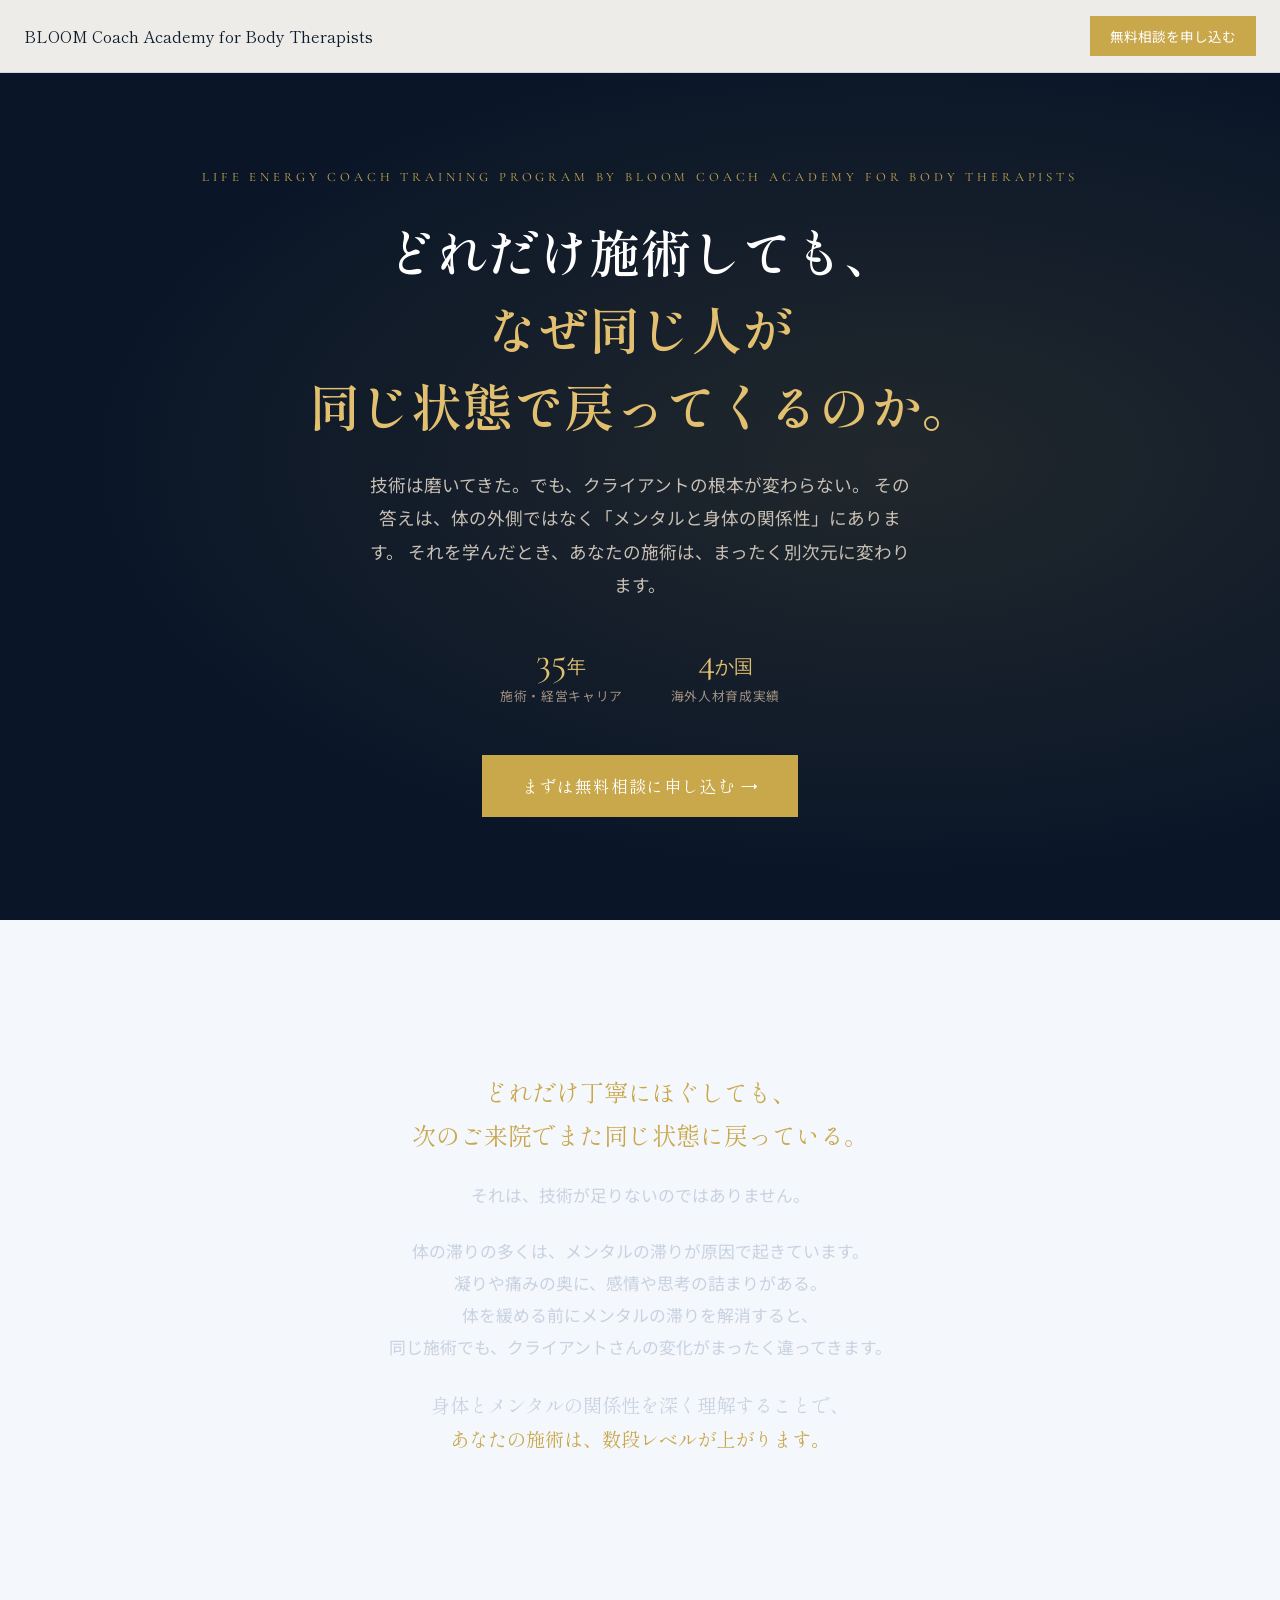
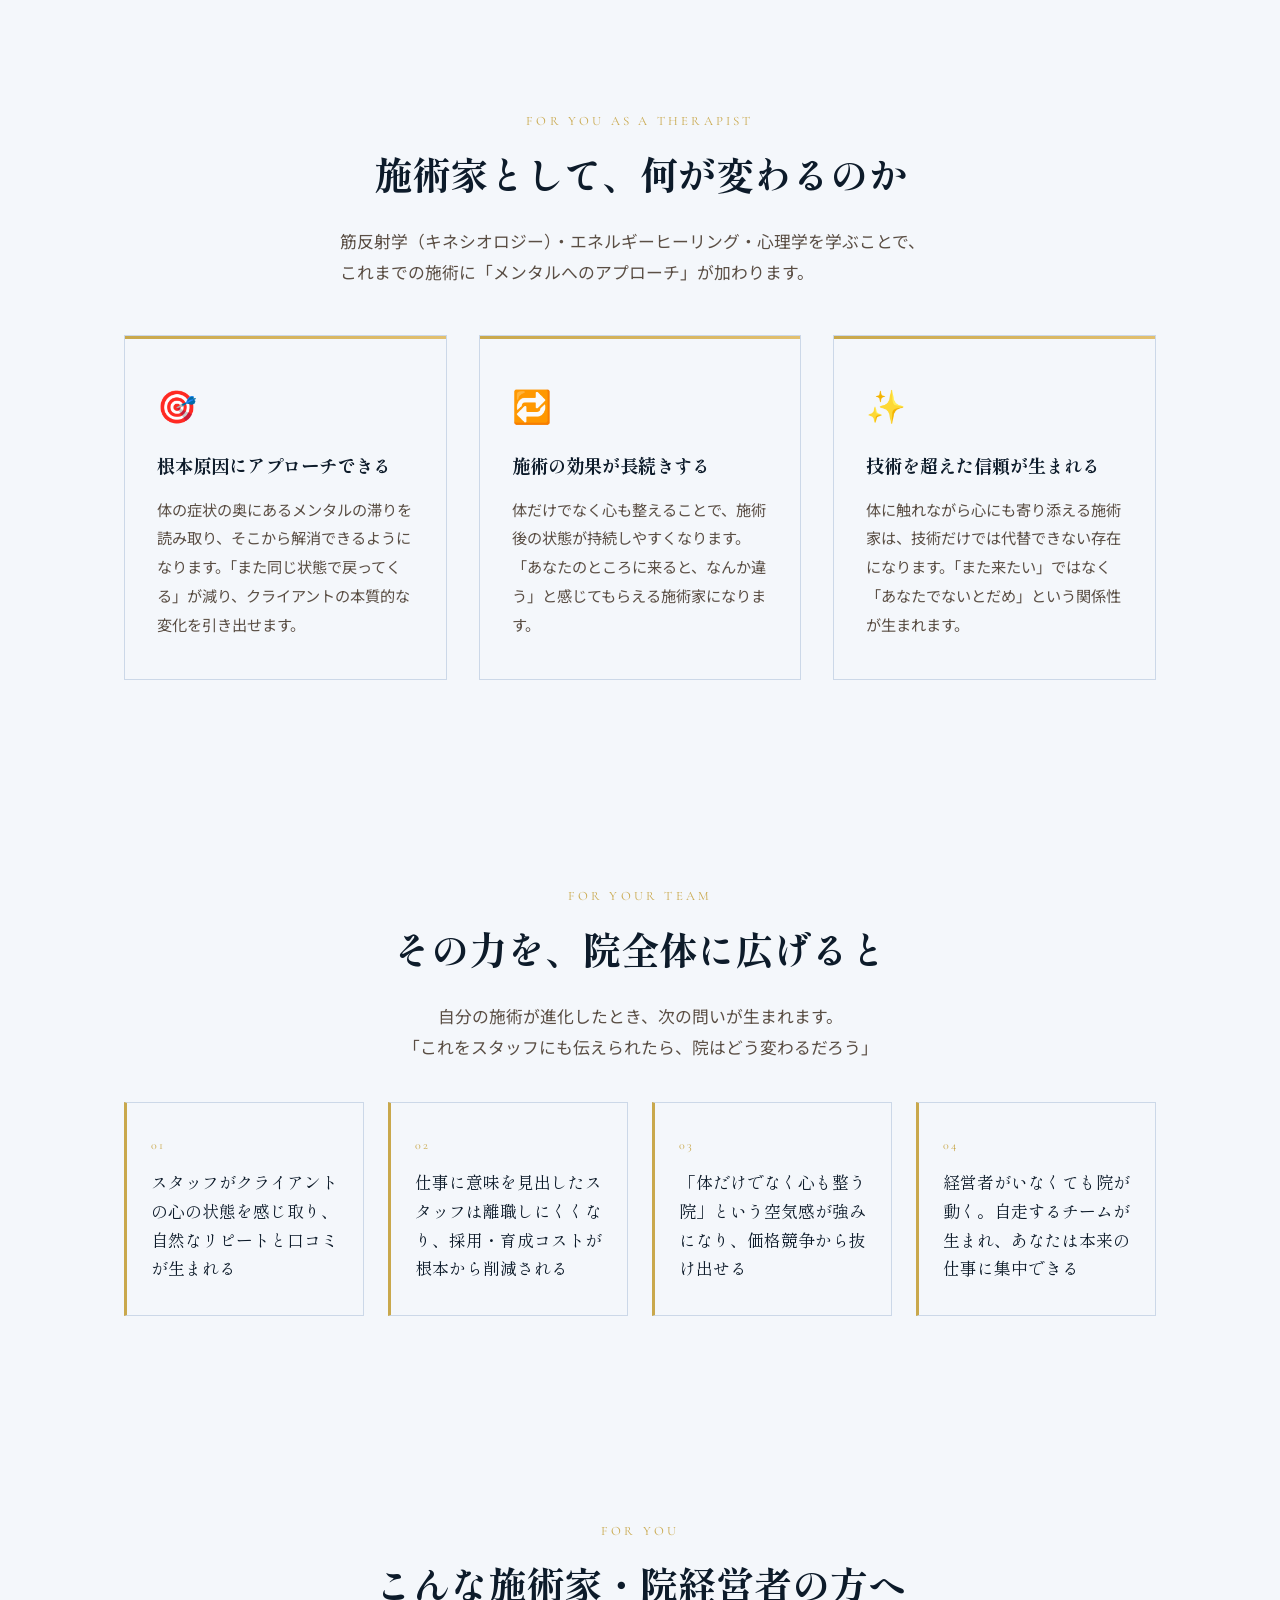
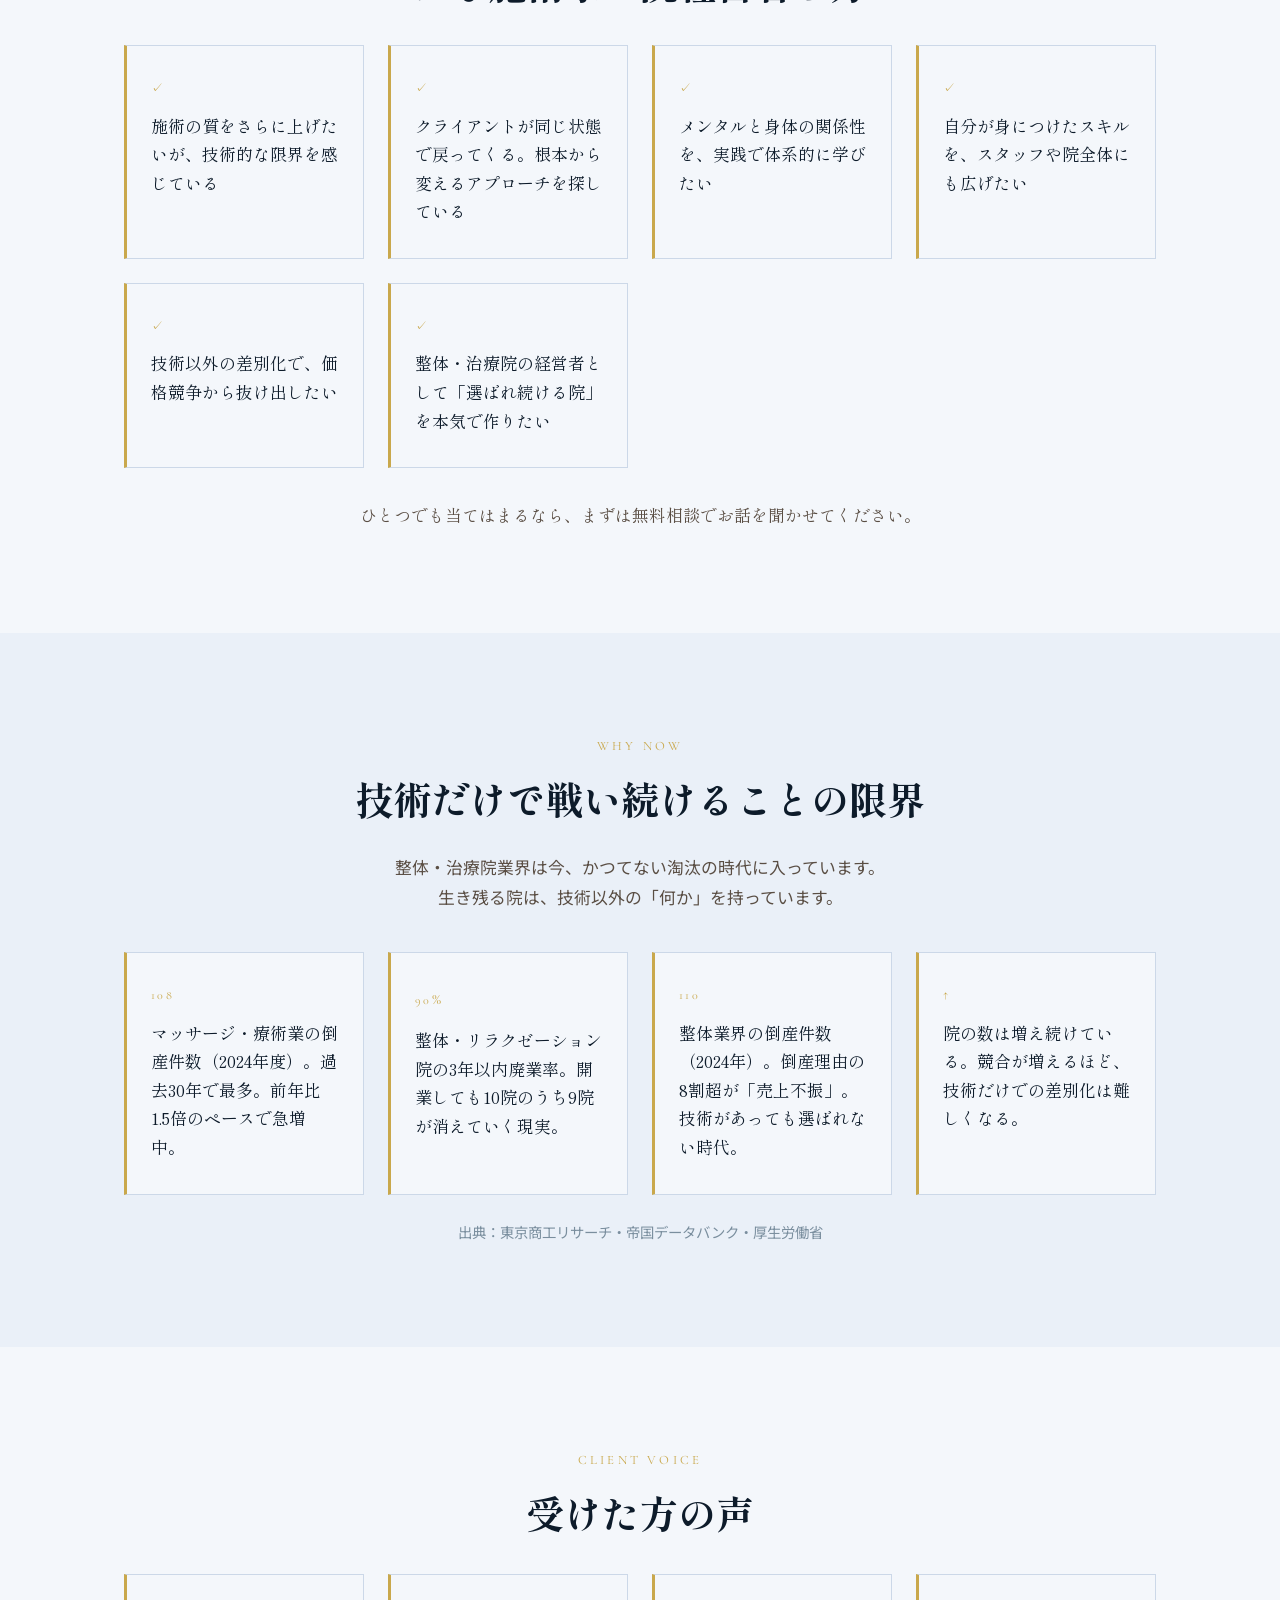
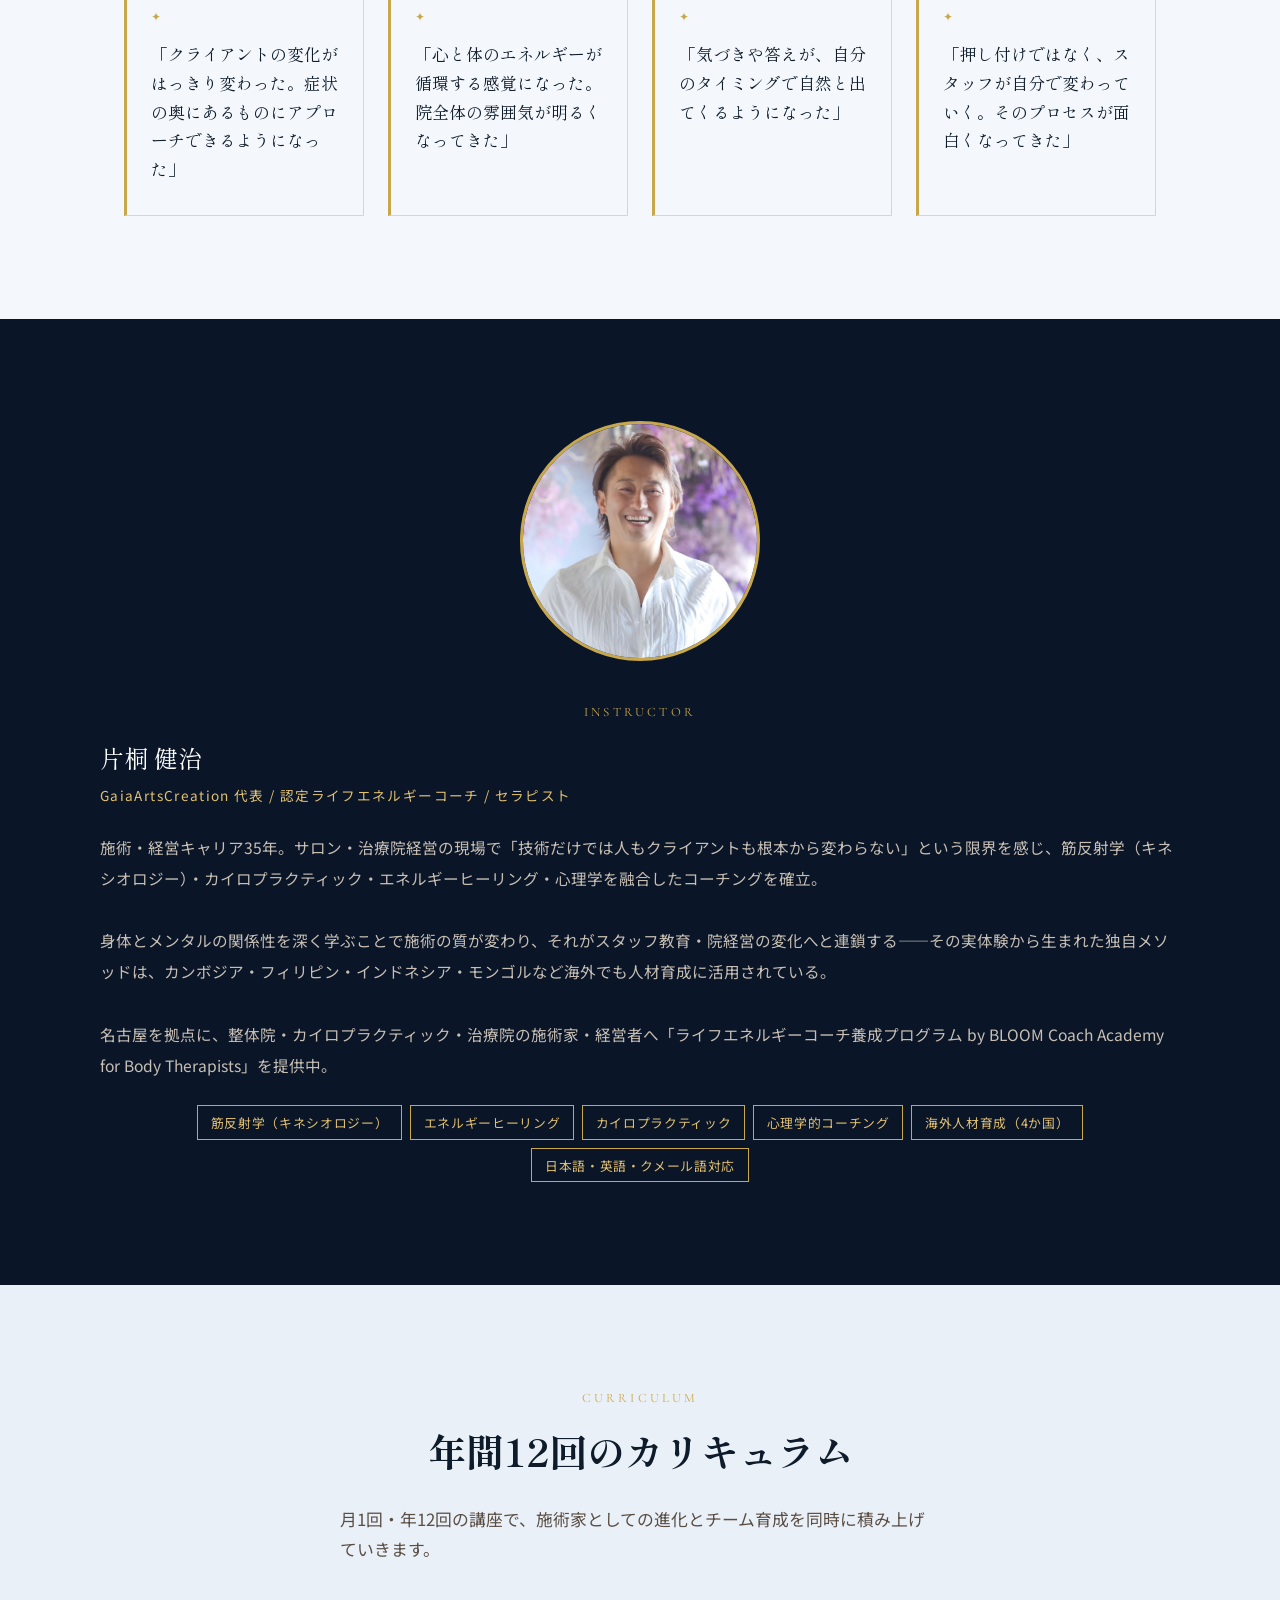
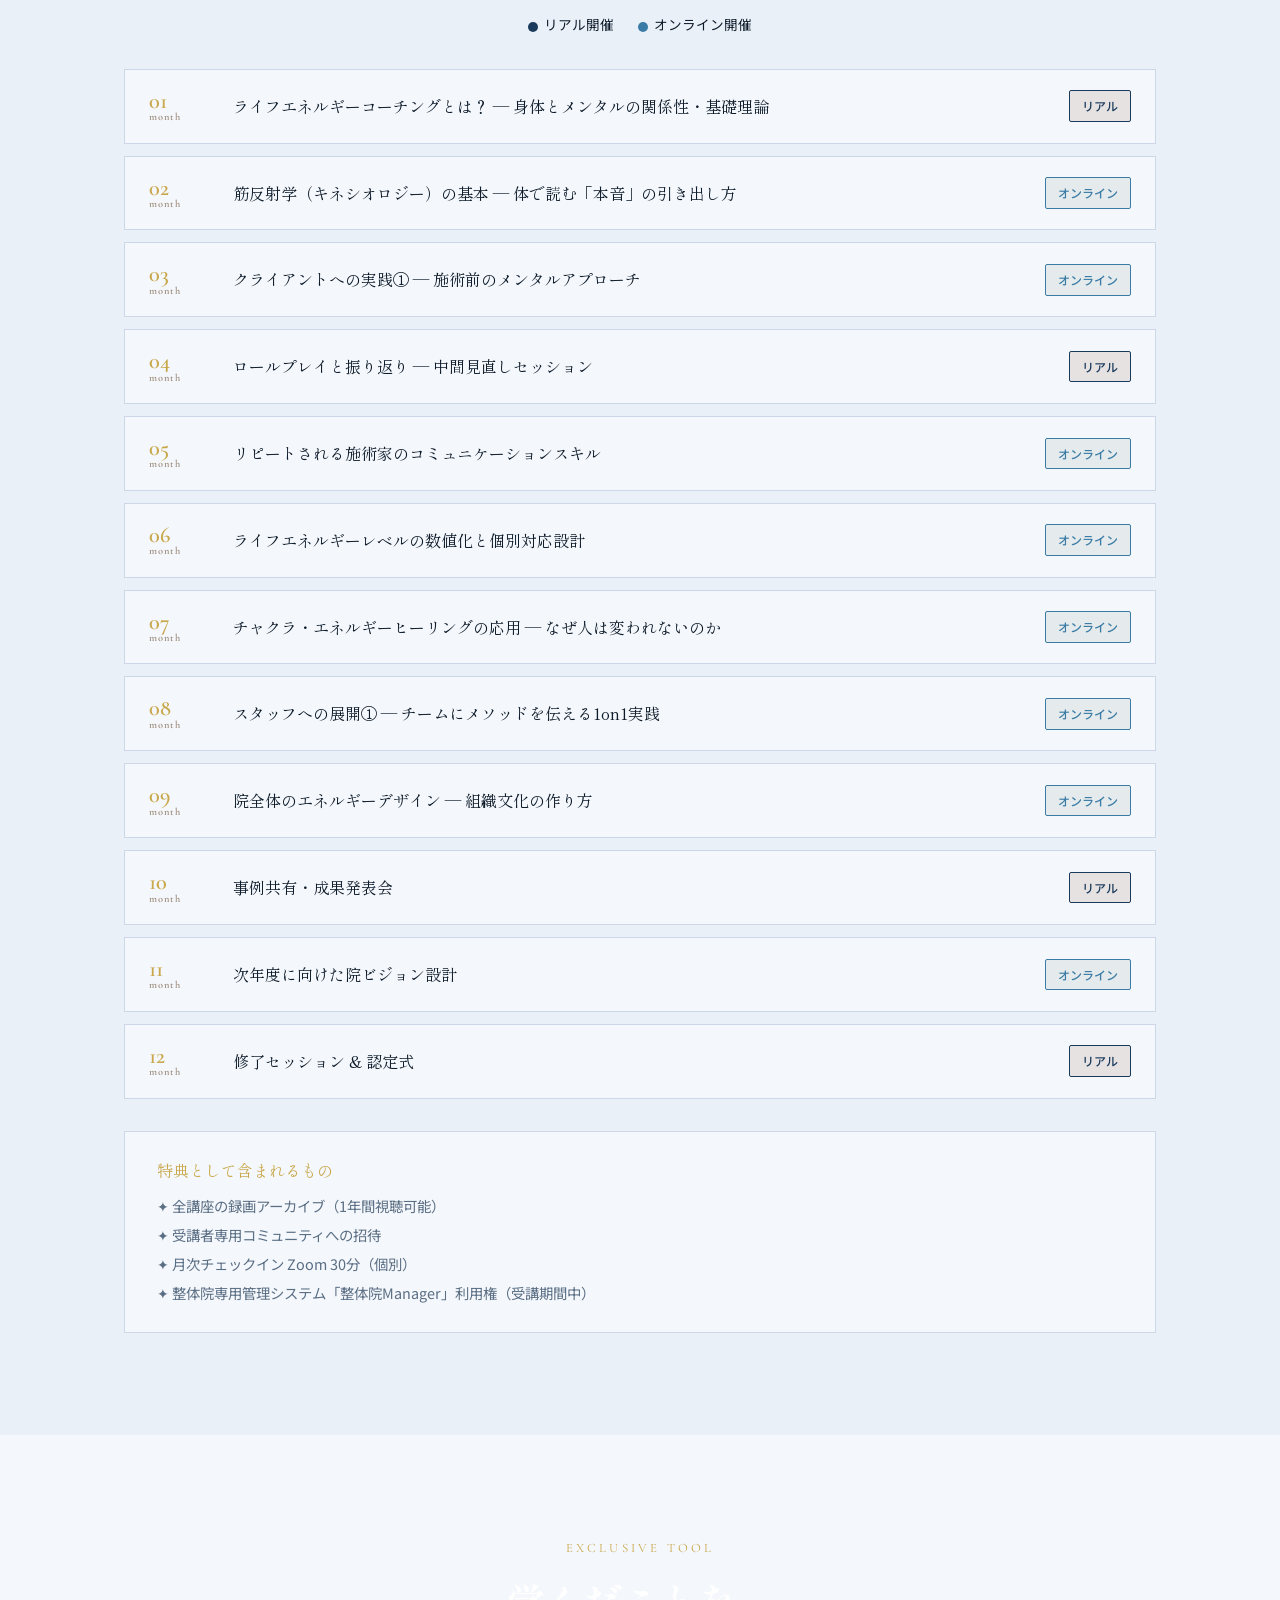
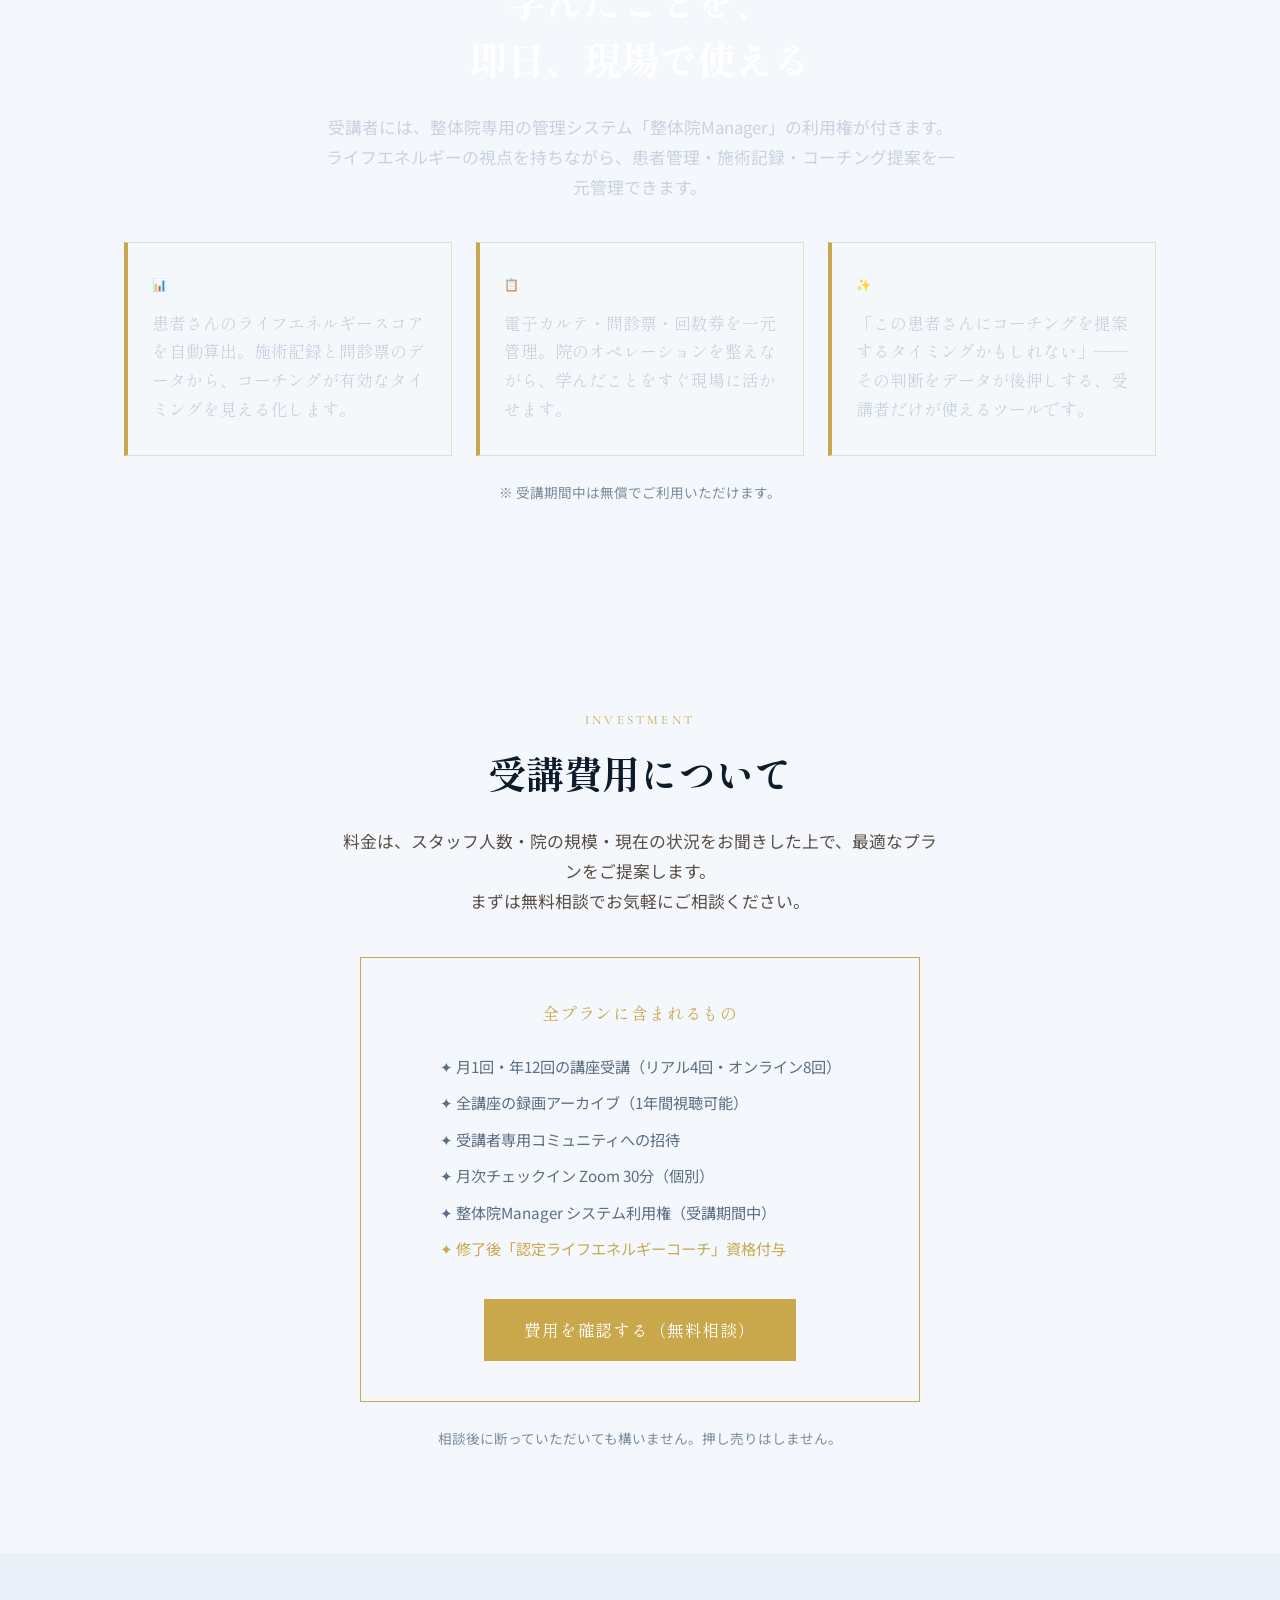
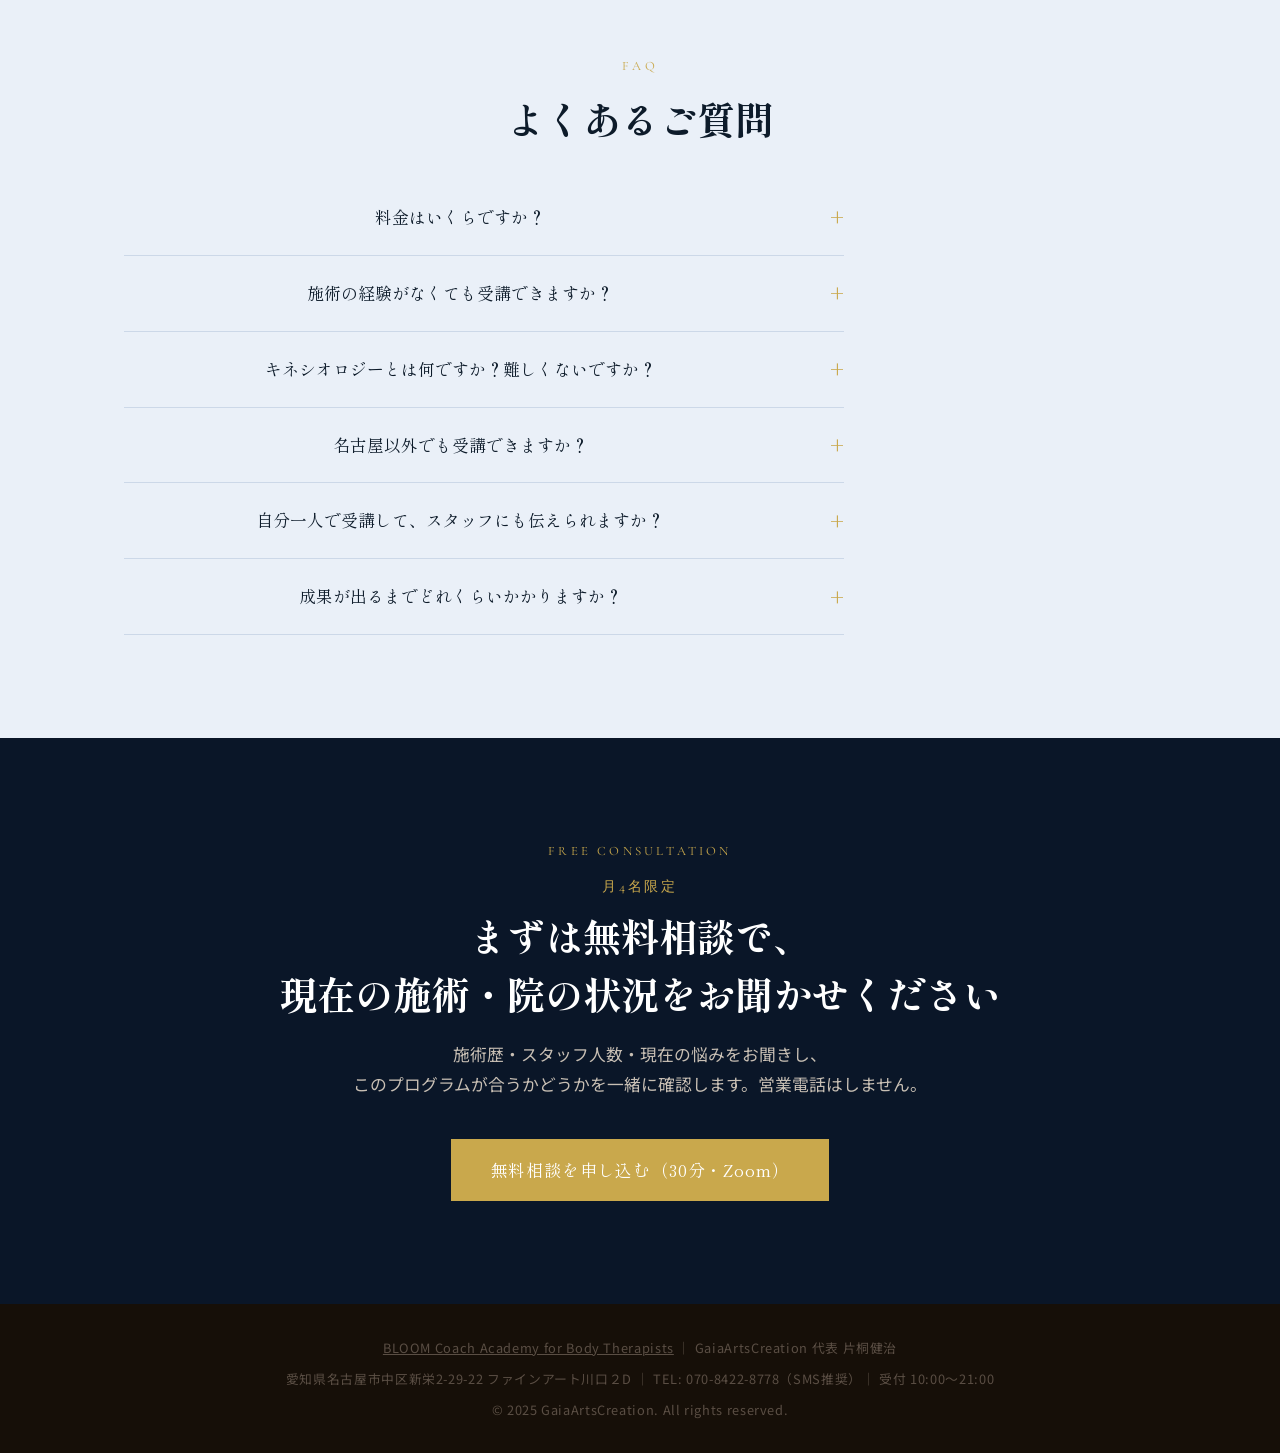
==== commit e95a43b5: "auto backup: 2026-06-04 03:00" ====
--- a/index.html
+++ b/index.html
@@ -343,8 +343,38 @@
           <li>✦ 全講座の録画アーカイブ（1年間視聴可能）</li>
           <li>✦ 受講者専用コミュニティへの招待</li>
           <li>✦ 月次チェックイン Zoom 30分（個別）</li>
+          <li>✦ 整体院専用管理システム「整体院Manager」利用権（受講期間中）</li>
         </ul>
       </div>
+    </div>
+  </section>
+
+  <!-- ===== TOOL ===== -->
+  <section class="problem" style="background: var(--navy); color: white;">
+    <div class="container">
+      <span class="section-label" style="color: var(--gold);">Exclusive Tool</span>
+      <h2 class="section-title" style="color: #fff;">学んだことを、<br class="desktop-br" />即日、現場で使える</h2>
+      <p class="section-lead" style="text-align:center; max-width:640px; margin: 0 auto 2.5rem; color: #c8d2e1;">
+        受講者には、整体院専用の管理システム「整体院Manager」の利用権が付きます。<br class="desktop-br" />
+        ライフエネルギーの視点を持ちながら、患者管理・施術記録・コーチング提案を一元管理できます。
+      </p>
+      <div class="problem-grid">
+        <div class="problem-card" style="background: rgba(255,255,255,0.06); border-left-color: var(--gold); border: 1px solid rgba(201,168,76,0.3); border-left: 4px solid var(--gold);">
+          <p class="problem-card__num" style="color: var(--gold);">📊</p>
+          <p class="problem-card__text" style="color: #c8d2e1;">患者さんのライフエネルギースコアを自動算出。施術記録と問診票のデータから、コーチングが有効なタイミングを見える化します。</p>
+        </div>
+        <div class="problem-card" style="background: rgba(255,255,255,0.06); border-left-color: var(--gold); border: 1px solid rgba(201,168,76,0.3); border-left: 4px solid var(--gold);">
+          <p class="problem-card__num" style="color: var(--gold);">📋</p>
+          <p class="problem-card__text" style="color: #c8d2e1;">電子カルテ・問診票・回数券を一元管理。院のオペレーションを整えながら、学んだことをすぐ現場に活かせます。</p>
+        </div>
+        <div class="problem-card" style="background: rgba(255,255,255,0.06); border-left-color: var(--gold); border: 1px solid rgba(201,168,76,0.3); border-left: 4px solid var(--gold);">
+          <p class="problem-card__num" style="color: var(--gold);">✨</p>
+          <p class="problem-card__text" style="color: #c8d2e1;">「この患者さんにコーチングを提案するタイミングかもしれない」——その判断をデータが後押しする、受講者だけが使えるツールです。</p>
+        </div>
+      </div>
+      <p style="text-align:center; margin-top:1.5rem; font-size:0.85rem; color:#7a8e9e;">
+        ※ 受講期間中は無償でご利用いただけます。
+      </p>
     </div>
   </section>
 
@@ -359,10 +389,12 @@
       <div style="max-width: 560px; margin: 0 auto; padding: 2.5rem 2rem; border: 1px solid var(--gold); background: var(--warm-white);">
         <p style="font-family: var(--font-serif); font-size: 1.05rem; color: var(--gold); margin-bottom: 1.25rem; letter-spacing: 0.05em;">全プランに含まれるもの</p>
         <ul style="list-style: none; font-size: 0.95rem; color: #5a6e84; line-height: 2.4; text-align: left; display: inline-block;">
-          <li>✦ 月1回・年12回の講座受講</li>
+          <li>✦ 月1回・年12回の講座受講（リアル4回・オンライン8回）</li>
           <li>✦ 全講座の録画アーカイブ（1年間視聴可能）</li>
           <li>✦ 受講者専用コミュニティへの招待</li>
           <li>✦ 月次チェックイン Zoom 30分（個別）</li>
+          <li>✦ 整体院Manager システム利用権（受講期間中）</li>
+          <li style="color: var(--gold);">✦ 修了後「認定ライフエネルギーコーチ」資格付与</li>
         </ul>
         <div style="margin-top: 2rem;">
           <a href="https://utage-system.com/p/dHyIBIwLDIIs" class="btn-primary">費用を確認する（無料相談）</a>
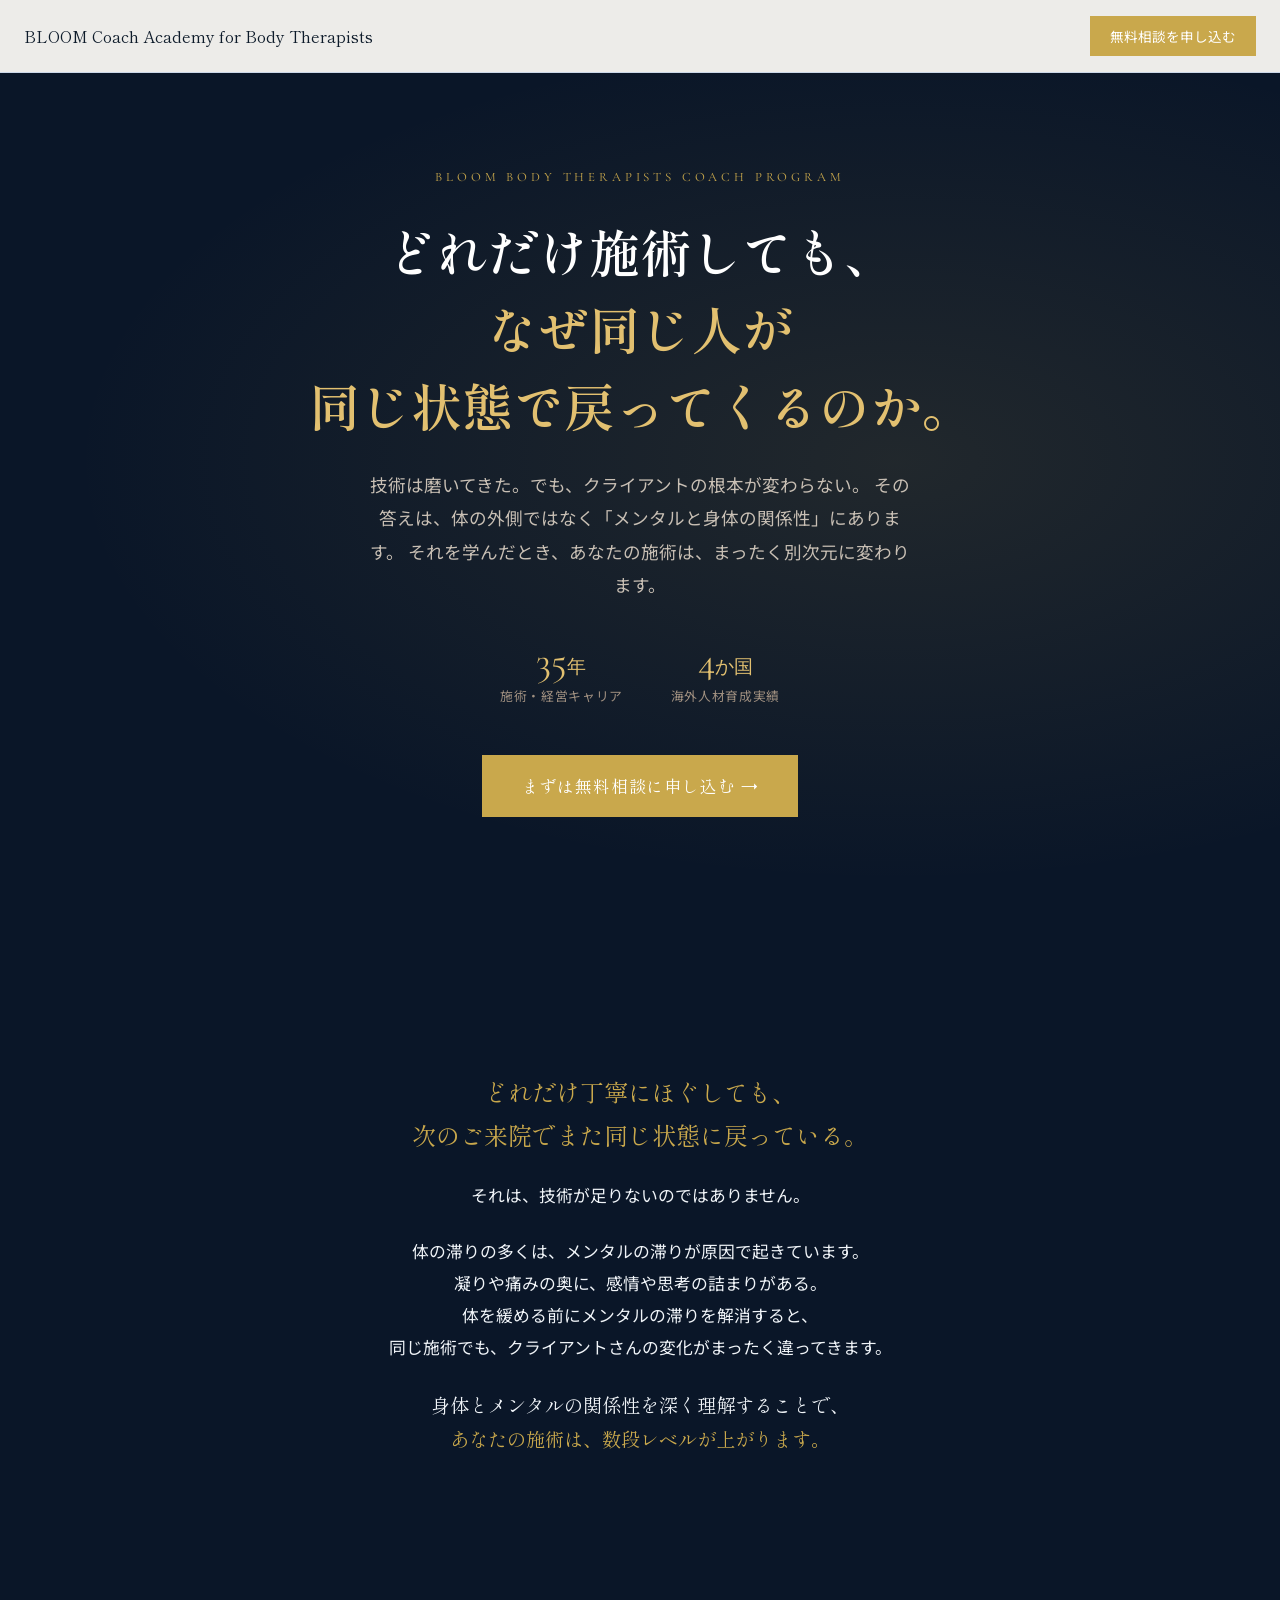
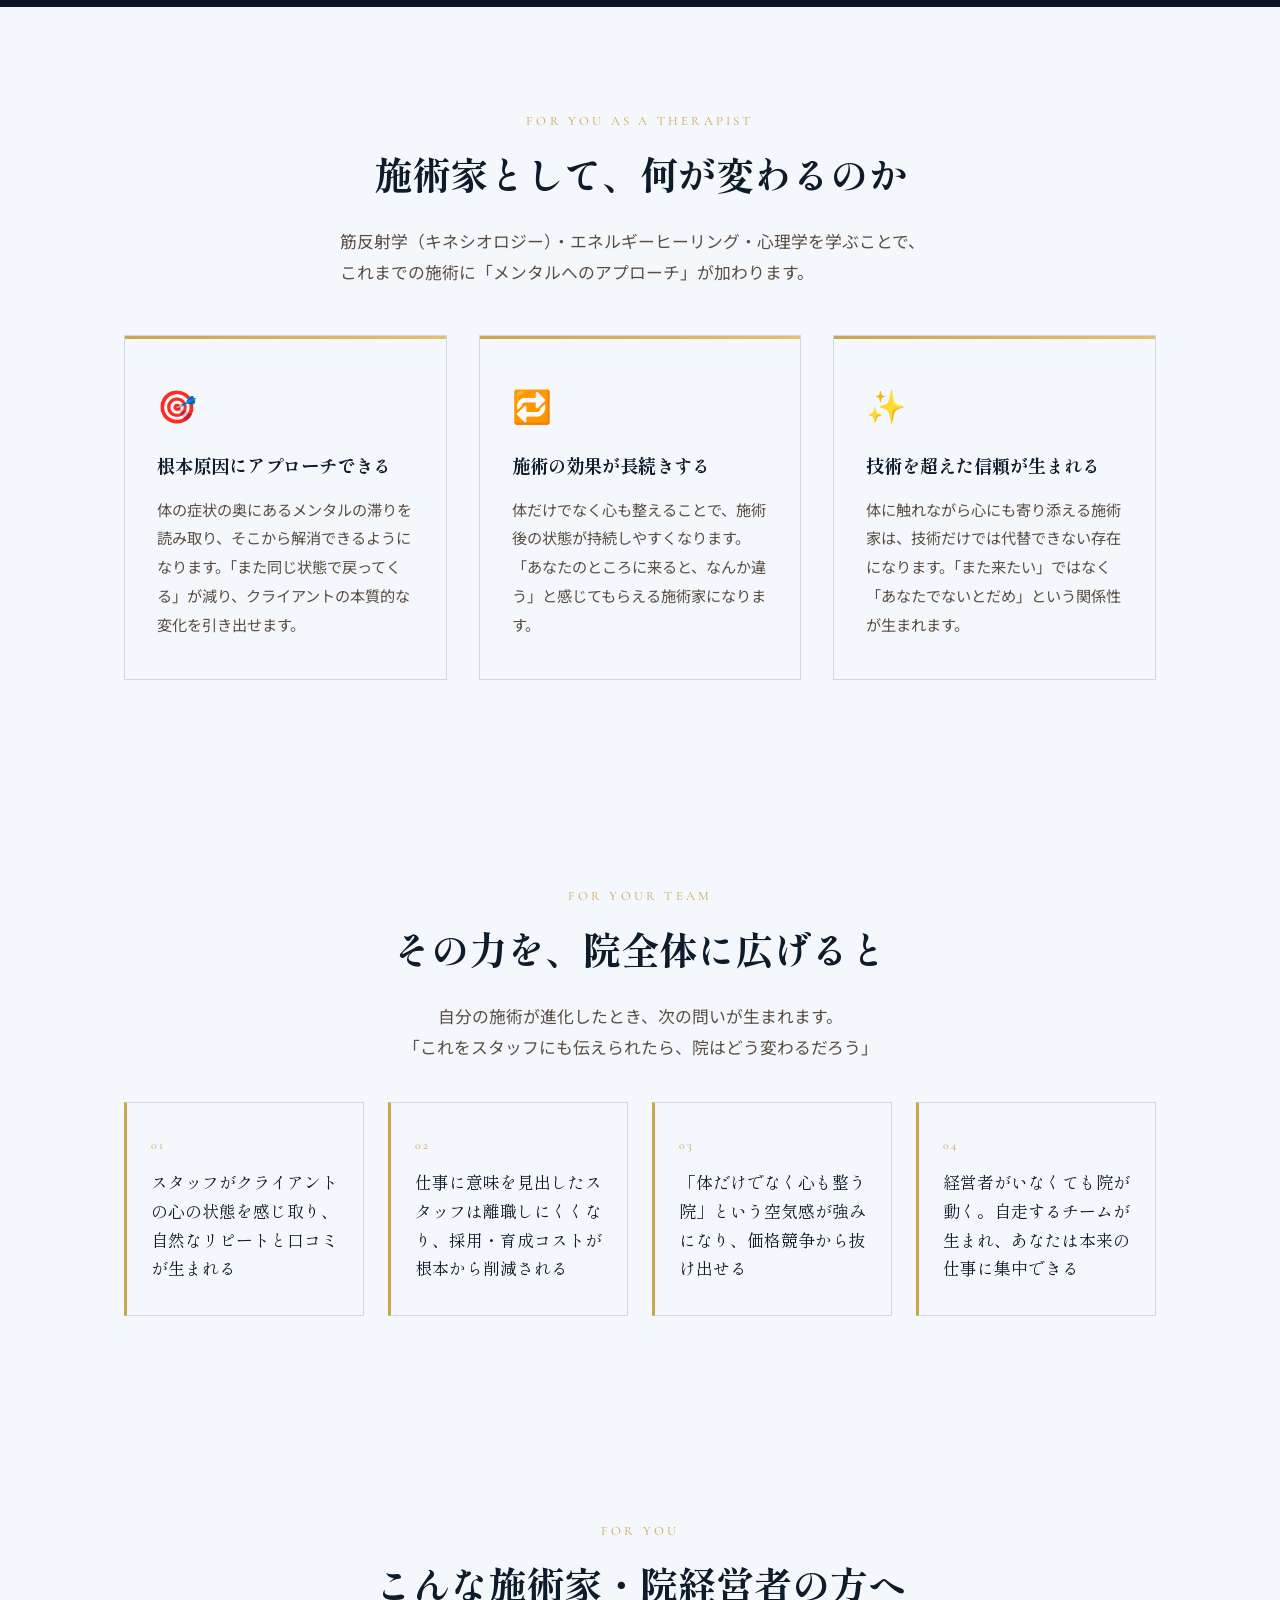
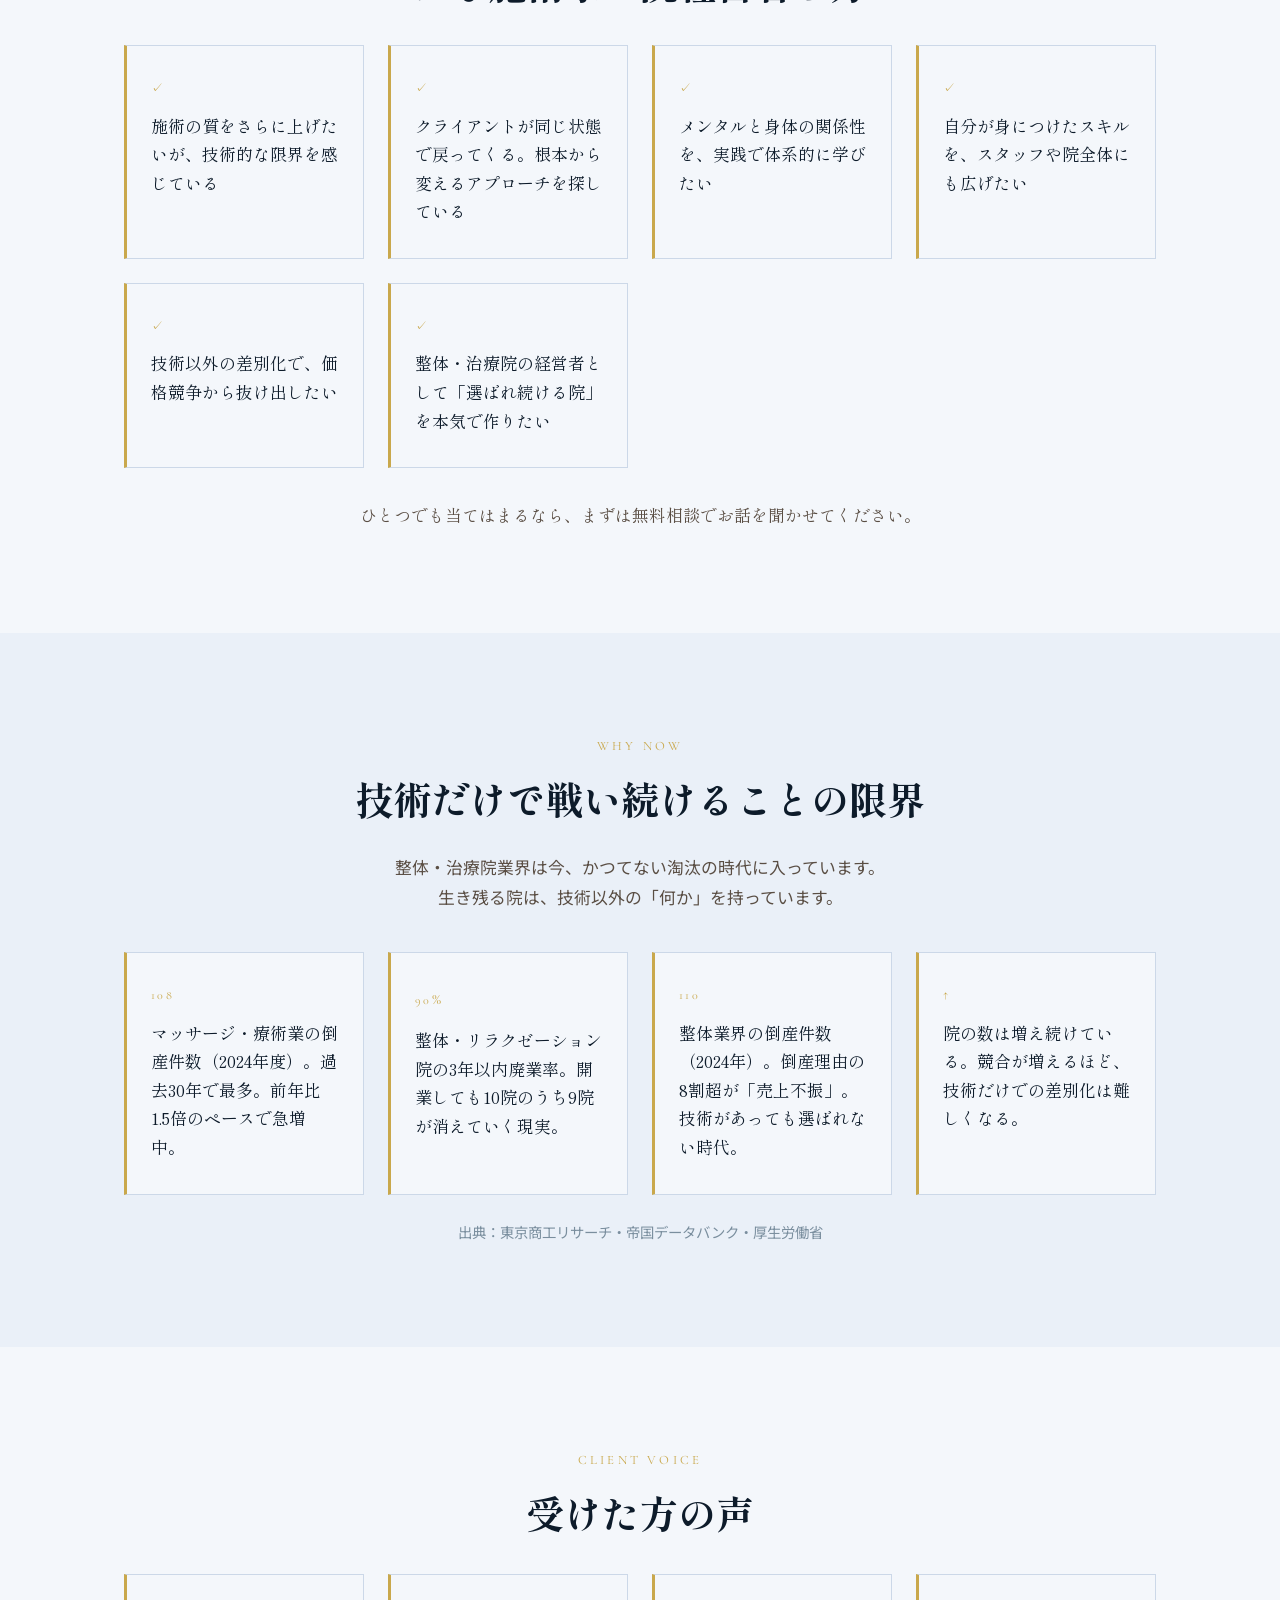
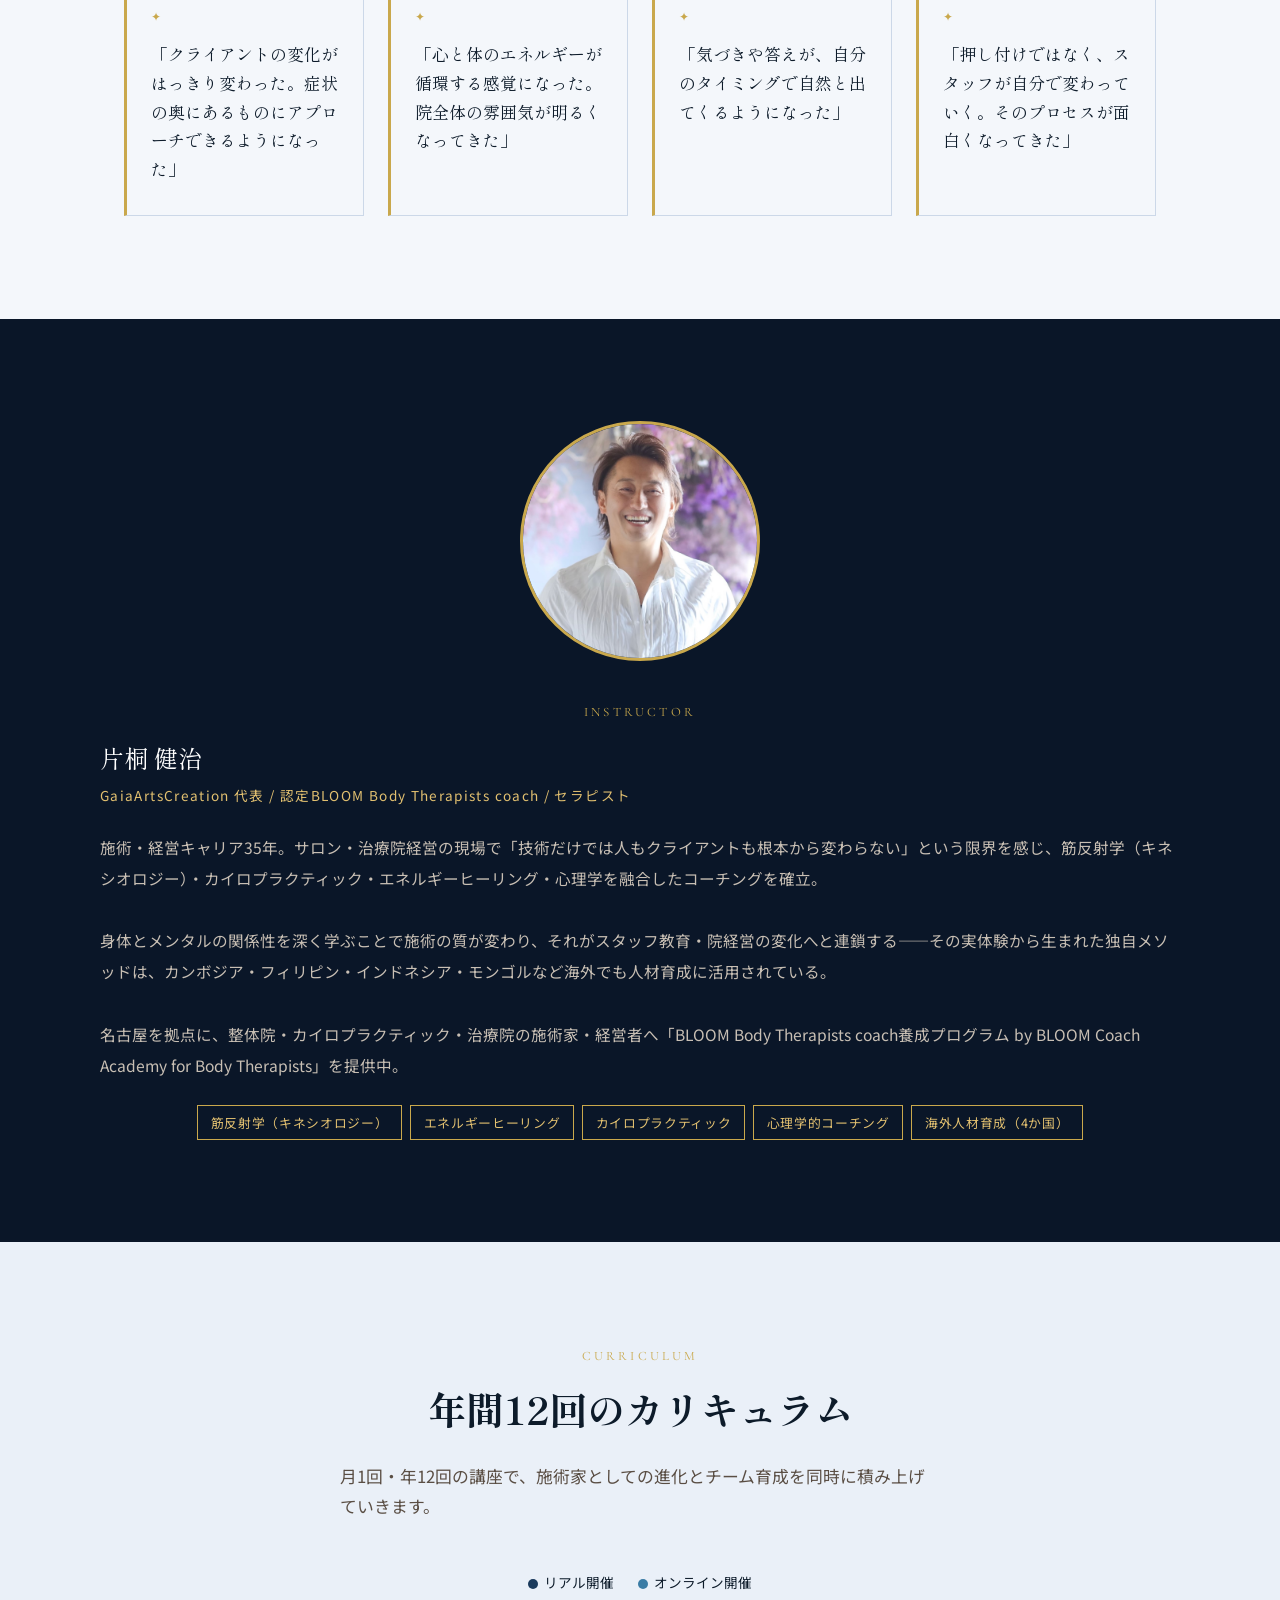
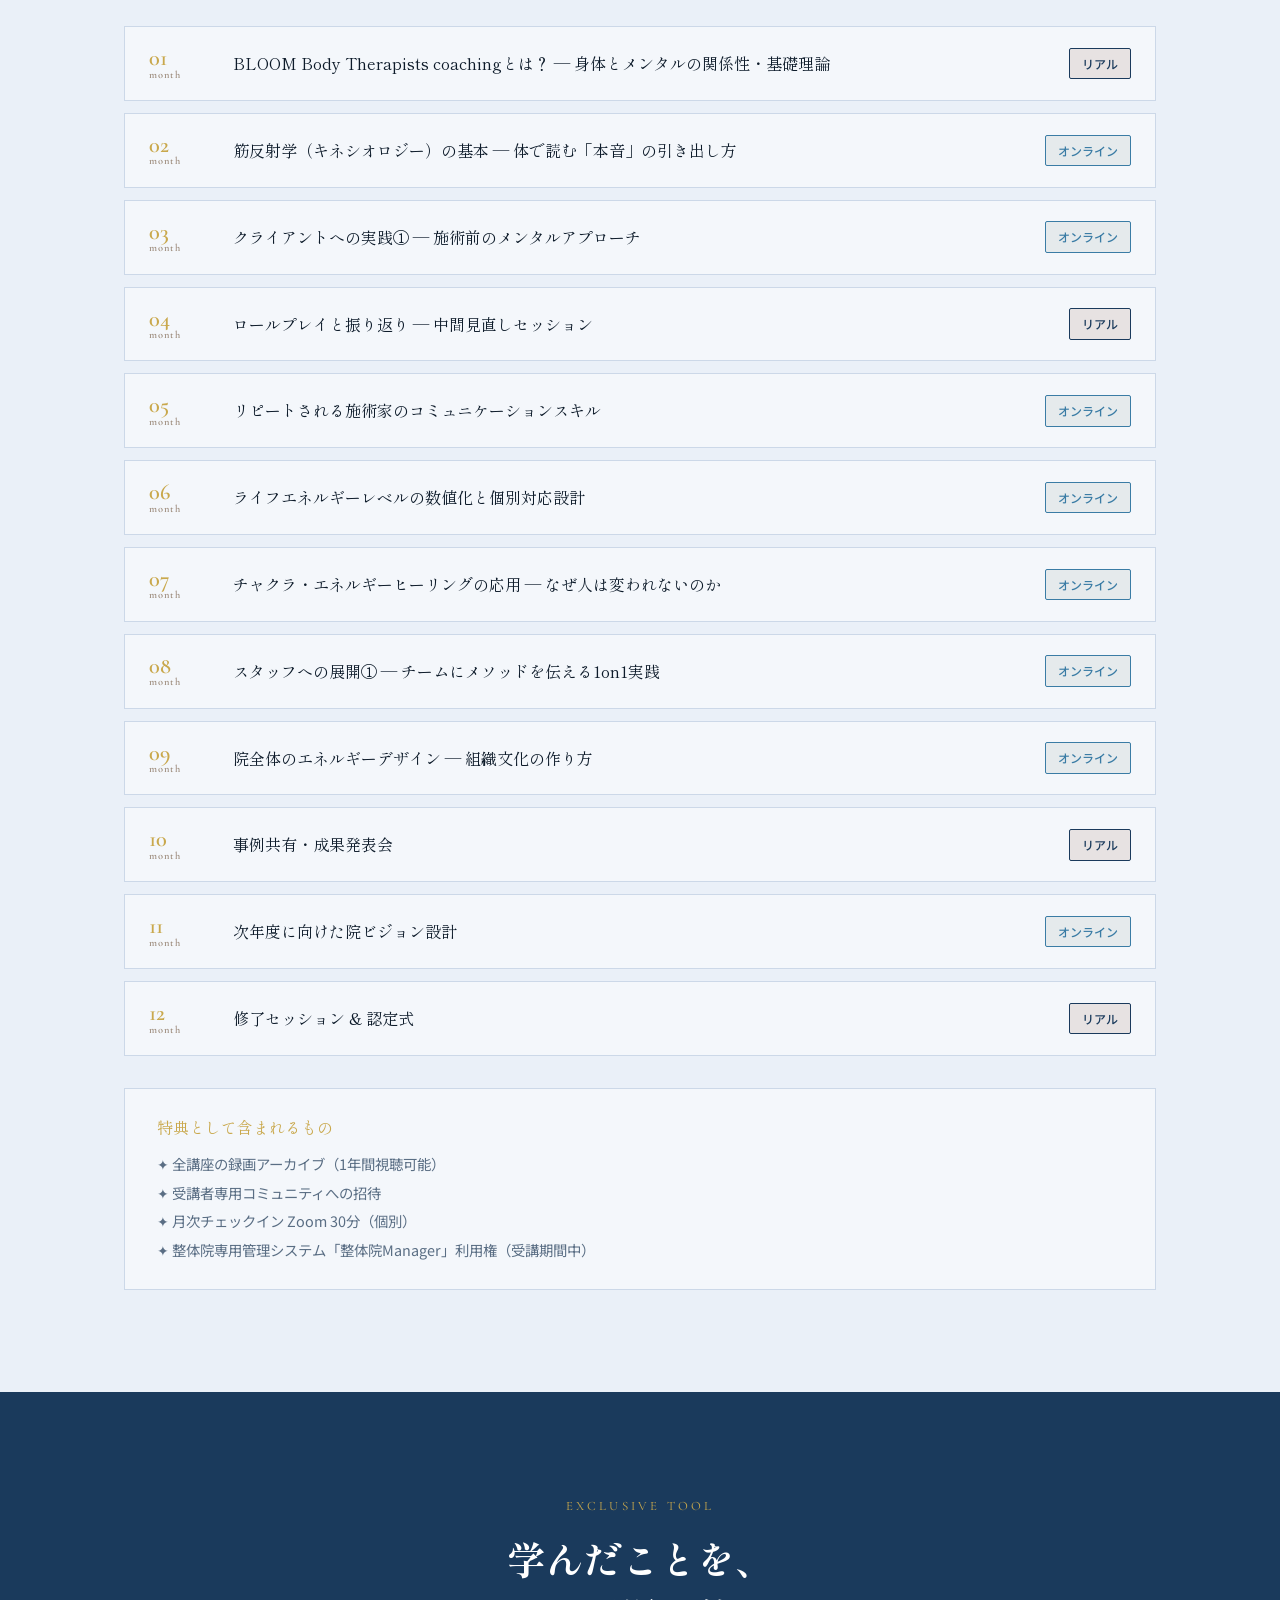
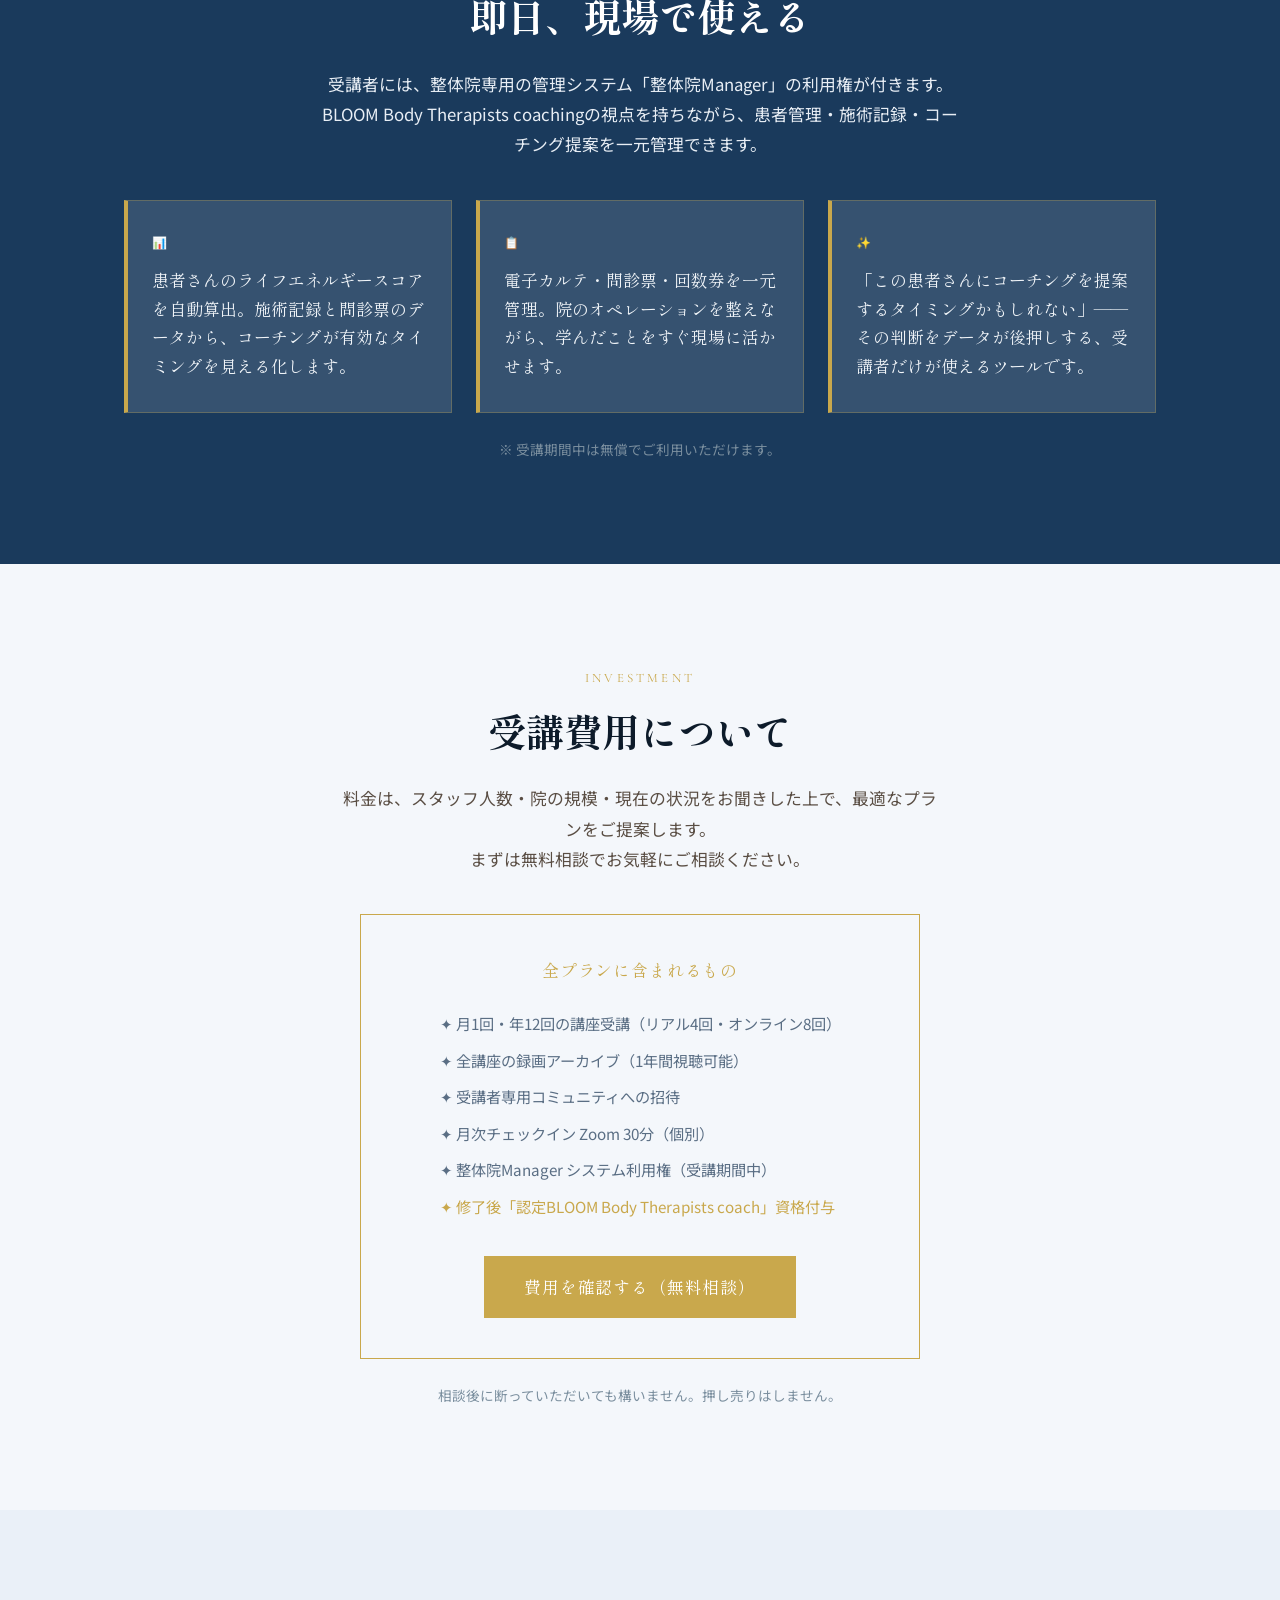
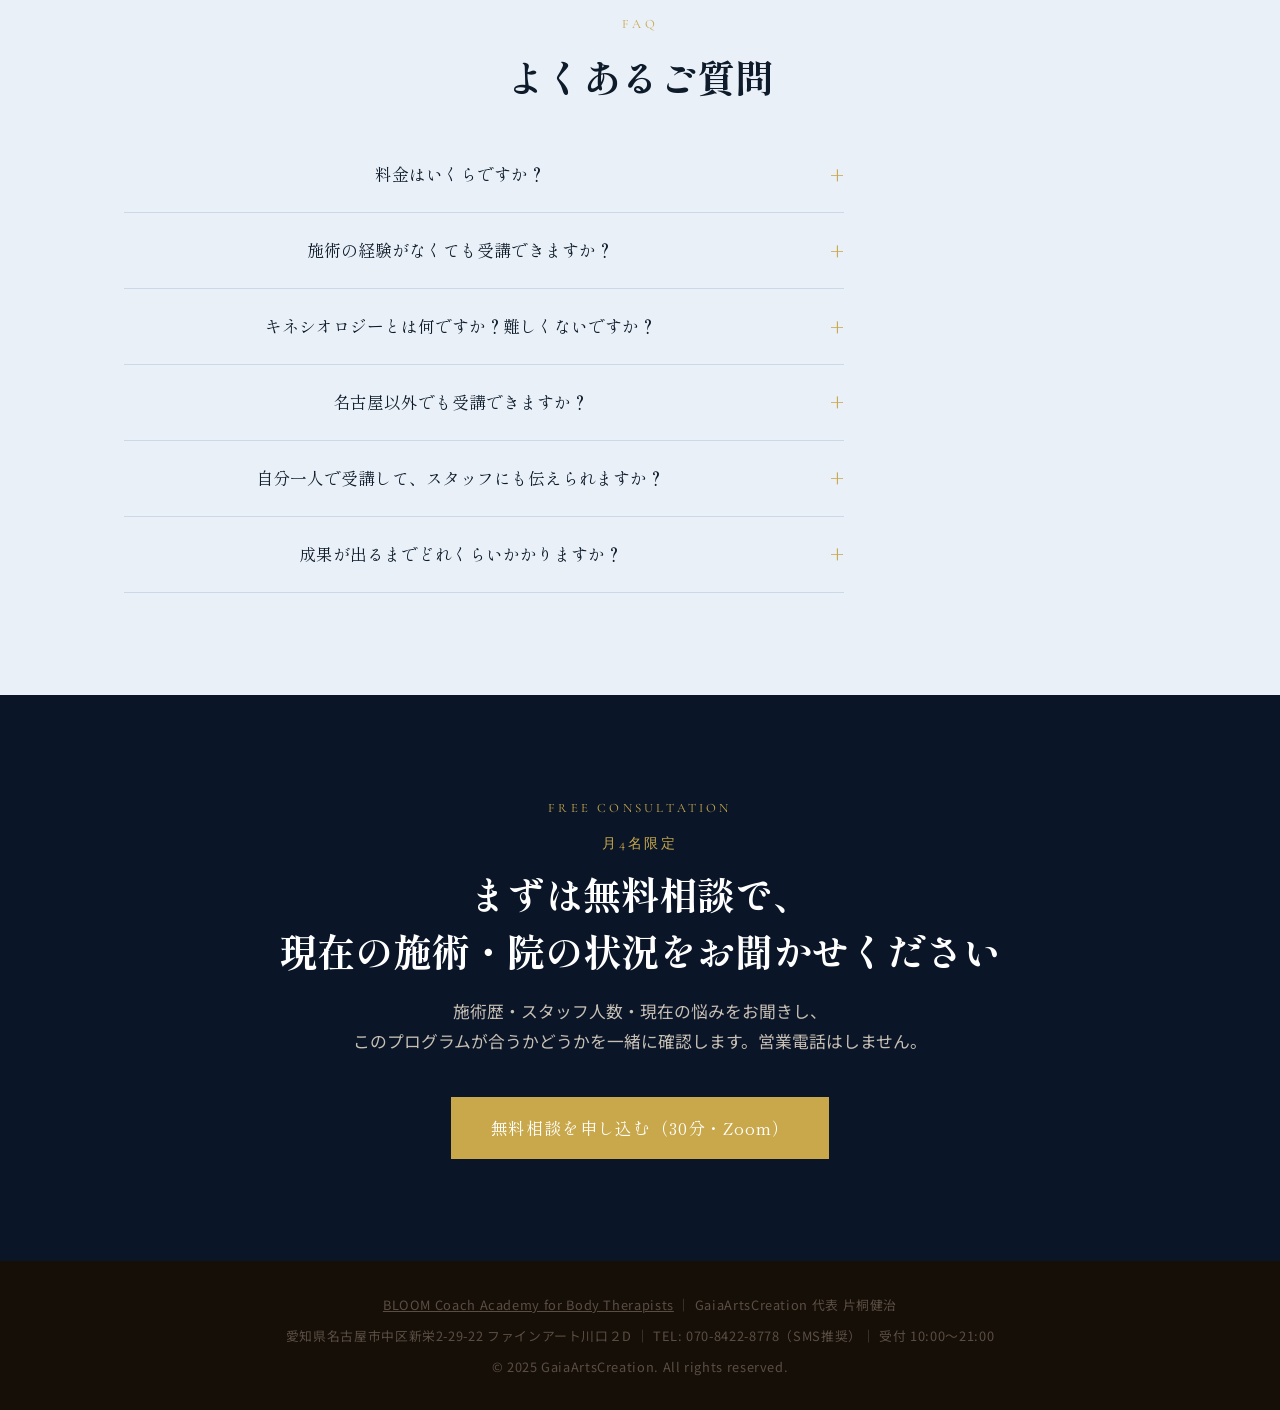
==== commit 4415d8cf: "リブランディング・LP改善 - ライフエネルギーコーチ → BLOOM Body Therapists coach に全文変更 - ライフエネルギーコーチング → BLOOM Body Therapi" ====
--- a/index.html
+++ b/index.html
@@ -3,12 +3,12 @@
 <head>
   <meta charset="UTF-8" />
   <meta name="viewport" content="width=device-width, initial-scale=1.0" />
-  <title>ライフエネルギーコーチ養成プログラム by BLOOM Coach Academy for Body Therapists | 片桐健治</title>
+  <title>BLOOM Body Therapists coach養成プログラム by BLOOM Coach Academy for Body Therapists | 片桐健治</title>
   <meta name="description" content="整体・カイロプラクティック・治療院の施術家へ。身体とメンタルの関係性を学び、施術の質を数段進化させる。筋反射学×心理学×エネルギーヒーリングの実践メソッド。無料相談受付中。" />
 
   <!-- OGP -->
   <meta property="og:type" content="website" />
-  <meta property="og:title" content="ライフエネルギーコーチ養成プログラム by BLOOM Coach Academy for Body Therapists | 片桐健治" />
+  <meta property="og:title" content="BLOOM Body Therapists coach養成プログラム by BLOOM Coach Academy for Body Therapists | 片桐健治" />
   <meta property="og:description" content="整体・カイロプラクティック・治療院の施術家へ。身体とメンタルの関係性を学び、施術の質を数段進化させる。筋反射学×心理学×エネルギーヒーリングの実践メソッド。無料相談受付中。" />
   <meta property="og:image" content="https://life-energy-coaching.net/body/images/ogp.png" />
   <meta property="og:url" content="https://life-energy-coaching.net/body/" />
@@ -34,7 +34,7 @@
   <!-- ===== HERO ===== -->
   <section class="hero">
     <div class="hero-inner">
-      <p class="hero-label">Life Energy Coach Training Program by BLOOM Coach Academy for Body Therapists</p>
+      <p class="hero-label">BLOOM Body Therapists coach Program</p>
       <h1 class="hero-title">
         どれだけ施術しても、<br />
         <em>なぜ同じ人が<br />同じ状態で戻ってくるのか。</em>
@@ -59,23 +59,23 @@
   </section>
 
   <!-- ===== INSIGHT（なぜ起きるか） ===== -->
-  <section class="problem" style="background: var(--navy); color: white;">
+  <section class="problem" style="background: var(--deep); color: white;">
     <div class="container">
       <div style="max-width: 680px; margin: 0 auto; padding: 3rem 1rem; text-align: center;">
         <p style="font-family: var(--font-serif); font-size: 1.5rem; color: var(--gold); line-height: 1.8; margin-bottom: 1.5rem;">
           どれだけ丁寧にほぐしても、<br class="desktop-br" />
           次のご来院でまた同じ状態に戻っている。
         </p>
-        <p style="font-size: 1.05rem; color: #c8d2e1; line-height: 1.9; margin-bottom: 1.5rem;">
+        <p style="font-size: 1.05rem; color: #f0f4f8; line-height: 1.9; margin-bottom: 1.5rem;">
           それは、技術が足りないのではありません。
         </p>
-        <p style="font-size: 1.05rem; color: #c8d2e1; line-height: 1.9; margin-bottom: 1.5rem;">
+        <p style="font-size: 1.05rem; color: #f0f4f8; line-height: 1.9; margin-bottom: 1.5rem;">
           体の滞りの多くは、メンタルの滞りが原因で起きています。<br class="desktop-br" />
           凝りや痛みの奥に、感情や思考の詰まりがある。<br class="desktop-br" />
           体を緩める前にメンタルの滞りを解消すると、<br class="desktop-br" />
           同じ施術でも、クライアントさんの変化がまったく違ってきます。
         </p>
-        <p style="font-family: var(--font-serif); font-size: 1.2rem; color: #c8d2e1; line-height: 1.8;">
+        <p style="font-family: var(--font-serif); font-size: 1.2rem; color: #f0f4f8; line-height: 1.8;">
           身体とメンタルの関係性を深く理解することで、<br class="desktop-br" />
           <span style="color: var(--gold);">あなたの施術は、数段レベルが上がります。</span>
         </p>
@@ -246,11 +246,11 @@
       <div>
         <span class="section-label">Instructor</span>
         <p class="profile-name" id="profile-name">片桐 健治</p>
-        <p class="profile-title">GaiaArtsCreation 代表 / 認定ライフエネルギーコーチ / セラピスト</p>
+        <p class="profile-title">GaiaArtsCreation 代表 / 認定BLOOM Body Therapists coach / セラピスト</p>
         <p class="profile-body">
           施術・経営キャリア35年。サロン・治療院経営の現場で「技術だけでは人もクライアントも根本から変わらない」という限界を感じ、筋反射学（キネシオロジー）・カイロプラクティック・エネルギーヒーリング・心理学を融合したコーチングを確立。<br /><br />
           身体とメンタルの関係性を深く学ぶことで施術の質が変わり、それがスタッフ教育・院経営の変化へと連鎖する——その実体験から生まれた独自メソッドは、カンボジア・フィリピン・インドネシア・モンゴルなど海外でも人材育成に活用されている。<br /><br />
-          名古屋を拠点に、整体院・カイロプラクティック・治療院の施術家・経営者へ「ライフエネルギーコーチ養成プログラム by BLOOM Coach Academy for Body Therapists」を提供中。
+          名古屋を拠点に、整体院・カイロプラクティック・治療院の施術家・経営者へ「BLOOM Body Therapists coach養成プログラム by BLOOM Coach Academy for Body Therapists」を提供中。
         </p>
         <div class="profile-tags">
           <span class="profile-tag">筋反射学（キネシオロジー）</span>
@@ -258,7 +258,6 @@
           <span class="profile-tag">カイロプラクティック</span>
           <span class="profile-tag">心理学的コーチング</span>
           <span class="profile-tag">海外人材育成（4か国）</span>
-          <span class="profile-tag">日本語・英語・クメール語対応</span>
         </div>
       </div>
     </div>
@@ -277,7 +276,7 @@
       <div class="curriculum-grid">
         <div class="curriculum-item">
           <div class="curriculum-num">01<span>month</span></div>
-          <div class="curriculum-title">ライフエネルギーコーチングとは？ — 身体とメンタルの関係性・基礎理論</div>
+          <div class="curriculum-title">BLOOM Body Therapists coachingとは？ — 身体とメンタルの関係性・基礎理論</div>
           <span class="curriculum-badge curriculum-badge--real">リアル</span>
         </div>
         <div class="curriculum-item">
@@ -350,26 +349,26 @@
   </section>
 
   <!-- ===== TOOL ===== -->
-  <section class="problem" style="background: var(--navy); color: white;">
+  <section class="problem" style="background: var(--rust); color: white;">
     <div class="container">
       <span class="section-label" style="color: var(--gold);">Exclusive Tool</span>
-      <h2 class="section-title" style="color: #fff;">学んだことを、<br class="desktop-br" />即日、現場で使える</h2>
-      <p class="section-lead" style="text-align:center; max-width:640px; margin: 0 auto 2.5rem; color: #c8d2e1;">
+      <h2 class="section-title" style="color: #ffffff;">学んだことを、<br class="desktop-br" />即日、現場で使える</h2>
+      <p class="section-lead" style="text-align:center; max-width:640px; margin: 0 auto 2.5rem; color: #e8eef5;">
         受講者には、整体院専用の管理システム「整体院Manager」の利用権が付きます。<br class="desktop-br" />
-        ライフエネルギーの視点を持ちながら、患者管理・施術記録・コーチング提案を一元管理できます。
+        BLOOM Body Therapists coachingの視点を持ちながら、患者管理・施術記録・コーチング提案を一元管理できます。
       </p>
       <div class="problem-grid">
-        <div class="problem-card" style="background: rgba(255,255,255,0.06); border-left-color: var(--gold); border: 1px solid rgba(201,168,76,0.3); border-left: 4px solid var(--gold);">
+        <div class="problem-card" style="background: rgba(255,255,255,0.12); border-left-color: var(--gold); border: 1px solid rgba(201,168,76,0.3); border-left: 4px solid var(--gold);">
           <p class="problem-card__num" style="color: var(--gold);">📊</p>
-          <p class="problem-card__text" style="color: #c8d2e1;">患者さんのライフエネルギースコアを自動算出。施術記録と問診票のデータから、コーチングが有効なタイミングを見える化します。</p>
-        </div>
-        <div class="problem-card" style="background: rgba(255,255,255,0.06); border-left-color: var(--gold); border: 1px solid rgba(201,168,76,0.3); border-left: 4px solid var(--gold);">
+          <p class="problem-card__text" style="color: #f0f4f8;">患者さんのライフエネルギースコアを自動算出。施術記録と問診票のデータから、コーチングが有効なタイミングを見える化します。</p>
+        </div>
+        <div class="problem-card" style="background: rgba(255,255,255,0.12); border-left-color: var(--gold); border: 1px solid rgba(201,168,76,0.3); border-left: 4px solid var(--gold);">
           <p class="problem-card__num" style="color: var(--gold);">📋</p>
-          <p class="problem-card__text" style="color: #c8d2e1;">電子カルテ・問診票・回数券を一元管理。院のオペレーションを整えながら、学んだことをすぐ現場に活かせます。</p>
-        </div>
-        <div class="problem-card" style="background: rgba(255,255,255,0.06); border-left-color: var(--gold); border: 1px solid rgba(201,168,76,0.3); border-left: 4px solid var(--gold);">
+          <p class="problem-card__text" style="color: #f0f4f8;">電子カルテ・問診票・回数券を一元管理。院のオペレーションを整えながら、学んだことをすぐ現場に活かせます。</p>
+        </div>
+        <div class="problem-card" style="background: rgba(255,255,255,0.12); border-left-color: var(--gold); border: 1px solid rgba(201,168,76,0.3); border-left: 4px solid var(--gold);">
           <p class="problem-card__num" style="color: var(--gold);">✨</p>
-          <p class="problem-card__text" style="color: #c8d2e1;">「この患者さんにコーチングを提案するタイミングかもしれない」——その判断をデータが後押しする、受講者だけが使えるツールです。</p>
+          <p class="problem-card__text" style="color: #f0f4f8;">「この患者さんにコーチングを提案するタイミングかもしれない」——その判断をデータが後押しする、受講者だけが使えるツールです。</p>
         </div>
       </div>
       <p style="text-align:center; margin-top:1.5rem; font-size:0.85rem; color:#7a8e9e;">
@@ -394,7 +393,7 @@
           <li>✦ 受講者専用コミュニティへの招待</li>
           <li>✦ 月次チェックイン Zoom 30分（個別）</li>
           <li>✦ 整体院Manager システム利用権（受講期間中）</li>
-          <li style="color: var(--gold);">✦ 修了後「認定ライフエネルギーコーチ」資格付与</li>
+          <li style="color: var(--gold);">✦ 修了後「認定BLOOM Body Therapists coach」資格付与</li>
         </ul>
         <div style="margin-top: 2rem;">
           <a href="https://utage-system.com/p/dHyIBIwLDIIs" class="btn-primary">費用を確認する（無料相談）</a>
